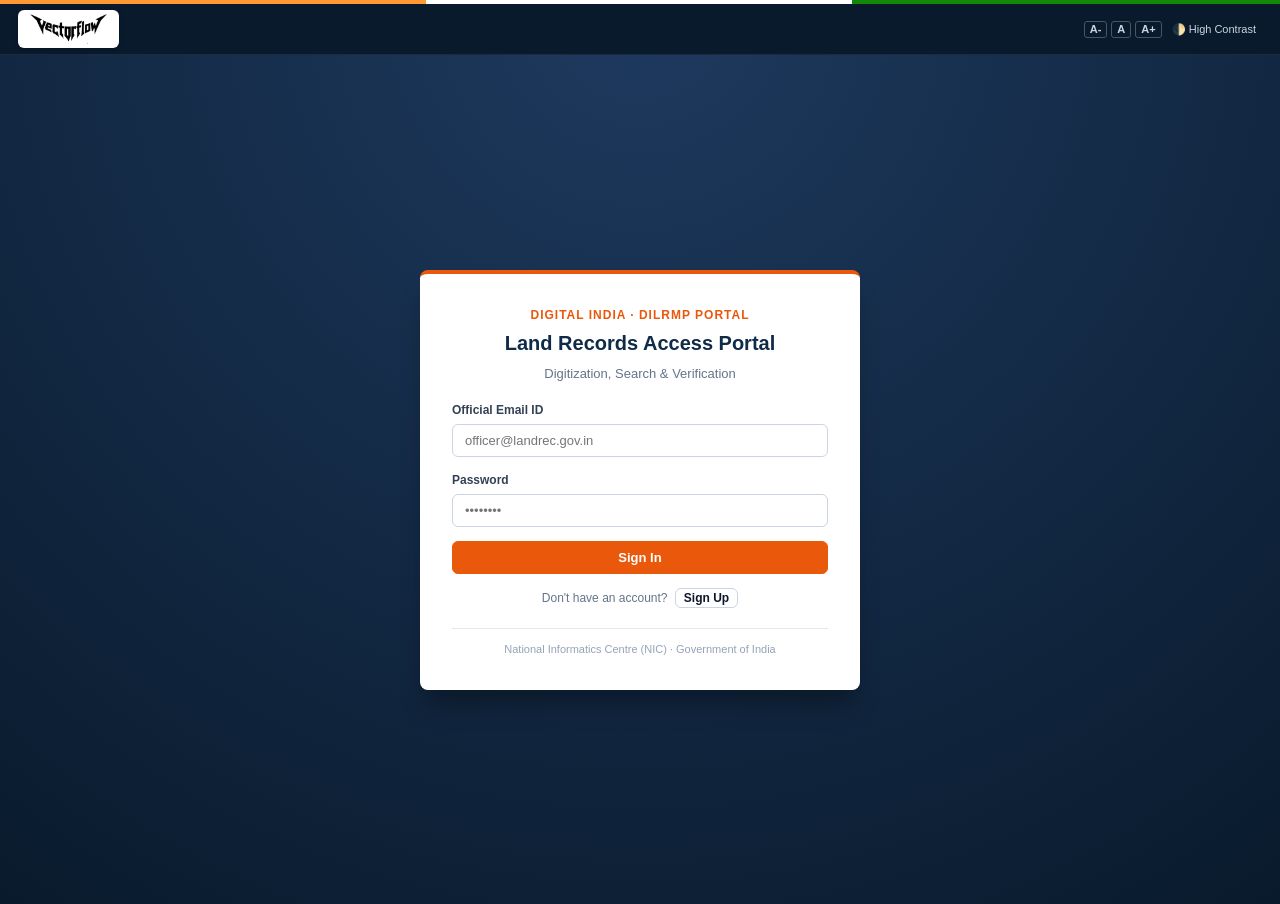
==== index.html @ 3d8257b0 "Fast OCR pipeline, bulk processing, and dashboard shortcut fix - Fixes VectorFlow logo path (/assets" ====
<!DOCTYPE html>
<html lang="en">
<head>
  <meta charset="UTF-8">
  <meta name="viewport" content="width=device-width, initial-scale=1.0">
  <title id="pageTitle">Digital Land Records Portal | DILRMP</title>
  <link rel="icon" type="image/svg+xml" href="/favicon.svg?v=2">
  <link rel="stylesheet" href="css/style.css">
  <!-- AI Admin Assistant Stylesheet -->
  <link rel="stylesheet" href="css/admin-assistant.css">
</head>
<body>

<div class="tricolor-stripe"></div>

<!-- AUTHENTICATION SCREEN -->
<div id="authView" class="auth-hero-wrap">
  <div class="gov-utility-bar">
    <div style="display:flex;align-items:center">
      <img class="vectorflow-logo vectorflow-logo-utility" src="/assets/vectorflow-logo.png" alt="Vectorflow" onerror="this.style.display='none'">
    </div>
    <div class="access-controls">
      <button class="font-size-btn" onclick="adjustFontSize(-1)">A-</button>
      <button class="font-size-btn" onclick="adjustFontSize(0)">A</button>
      <button class="font-size-btn" onclick="adjustFontSize(1)">A+</button>
      <button onclick="toggleContrast()">🌓 High Contrast</button>
    </div>
  </div>

  <div class="auth-box-container">
    <div class="auth-card">
      <div style="text-align:center;margin-bottom:18px">
        <div style="font-size:12px;color:var(--gov-saffron);font-weight:700;letter-spacing:1px;text-transform:uppercase">Digital India · DILRMP Portal</div>
        <h2 style="margin:4px 0 6px;color:var(--gov-navy);font-size:20px">Land Records Access Portal</h2>
        <div style="font-size:13px;color:var(--muted)">Digitization, Search &amp; Verification</div>
      </div>

      <!-- Login Form -->
      <div id="loginForm">
        <div class="formfield">
          <label class="field-label">Official Email ID</label>
          <input type="email" id="loginEmail" placeholder="officer@landrec.gov.in" autocomplete="username">
        </div>
        <div class="formfield">
          <label class="field-label">Password</label>
          <input type="password" id="loginPassword" placeholder="••••••••" autocomplete="current-password">
        </div>
        <div id="loginError" class="errorbox hidden"></div>
        <button class="btn block saffron" id="loginBtn">Sign In</button>
        <div style="text-align:center;margin-top:14px;font-size:12px;color:var(--muted)">
          <span>Don't have an account?</span> <button type="button" class="btn ghost" style="padding:2px 8px;font-size:12px;margin-left:4px" id="toSignup">Sign Up</button>
        </div>
      </div>

      <!-- Signup Form -->
      <div id="signupForm" class="hidden">
        <div class="formfield">
          <label class="field-label">Full Name</label>
          <input type="text" id="suName" placeholder="e.g. Ramesh Kumar">
        </div>
        <div class="formfield">
          <label class="field-label">Official Email ID</label>
          <input type="email" id="suEmail" placeholder="officer@landrec.gov.in">
        </div>
        <div class="formfield">
          <label class="field-label">Password</label>
          <input type="password" id="suPass" placeholder="Min. 8 characters">
        </div>
        <div class="formfield">
          <label class="field-label">Confirm Password</label>
          <input type="password" id="suPass2" placeholder="Re-enter password">
        </div>
        <div class="formfield">
          <label class="field-label">Assigned Role</label>
          <select id="suRole">
            <option value="VIEWER">Viewer (Public / Search Only)</option>
            <option value="DATA_OFFICER">Data Officer (Upload &amp; Extract)</option>
            <option value="VERIFICATION_OFFICER">Verification Officer (Staff Review &amp; Upload)</option>
          </select>
        </div>
        <div id="signupError" class="errorbox hidden"></div>
        <button class="btn block saffron" id="signupBtn">Register Account</button>
        <div style="text-align:center;margin-top:14px;font-size:12px;color:var(--muted)">
          <span>Already registered?</span> <button type="button" class="btn ghost" style="padding:2px 8px;font-size:12px;margin-left:4px" id="toLogin">Sign In</button>
        </div>
      </div>

      <div style="border-top:1px solid #e2e8f0;margin-top:20px;padding-top:12px;text-align:center;font-size:11px;color:#94a3b8">
        National Informatics Centre (NIC) · Government of India
      </div>
    </div>
  </div>
</div>

<!-- TOP GLOBAL UTILITY BAR & HEADER -->
<div id="appShell" class="hidden">
  <div class="gov-utility-bar">
    <div style="display:flex;align-items:center">
      <img class="vectorflow-logo vectorflow-logo-utility" src="/assets/vectorflow-logo.png" alt="Vectorflow" onerror="this.style.display='none'">
    </div>
    <div class="access-controls">
      <span id="liveClock" style="margin-right:10px;font-family:monospace"></span>
      <button class="font-size-btn" onclick="adjustFontSize(-1)">A-</button>
      <button class="font-size-btn" onclick="adjustFontSize(0)">A</button>
      <button class="font-size-btn" onclick="adjustFontSize(1)">A+</button>
      <button onclick="toggleContrast()">🌓 High Contrast</button>
    </div>
  </div>

  <div class="gov-header">
    <div class="gov-brand-container">
      <div class="gov-titles">
        <div class="gov-sub-title">Digital India Land Records Modernization Programme (DILRMP)</div>
        <div class="gov-main-title">Digital Land Records Portal</div>
        <div class="portal-badge-pill" id="portalBadge">Portal</div>
      </div>
    </div>

    <div class="gov-user-panel">
      <div class="user-badge">
        <div class="user-avatar" id="avatar">U</div>
        <div>
          <div style="font-weight:700;font-size:13px;color:#ffffff" id="userName">User</div>
          <div style="font-size:11px;color:#fbd38d" id="userRole">Role</div>
        </div>
      </div>
      <a href="/map" id="landMapNav" class="btn ghost" style="padding:6px 12px;font-size:12px;text-decoration:none">🗺 Land Records Map</a>
      <button class="btn ghost hidden" style="padding:6px 12px;font-size:12px" id="administrationOpenBtn" type="button" aria-haspopup="dialog" aria-controls="administrationModal">Administration</button>
    </div>
  </div>

  <!-- INTERFACE A: VIEWER & DATA OFFICER WORKSPACE -->
  <div id="simplePortal" class="hidden">
    <div class="simple-nav-bar">
      <div class="simple-nav-container" id="simpleNavItems"></div>
    </div>
    <div class="wrap">
      <!-- Viewer Home: Search & Catalog -->
      <div id="s-view-home" class="simple-pane hidden">
        <div class="card" style="border-top:3px solid var(--gov-navy);text-align:center;padding:32px 20px">
          <h2 style="margin:0 0 6px;color:var(--gov-navy);font-size:22px">Search Land Records</h2>
          <p style="margin:0 0 20px;color:var(--muted);font-size:14px">Search approved land records, Khatauni entries, and registered deeds.</p>
          <div style="max-width:680px;margin:0 auto;display:flex;gap:10px">
            <input type="text" id="simpleSearchInput" placeholder="Enter Landowner name, Khasra/Survey #, Village, or Document ID..." style="padding:10px 14px;font-size:14px">
            <button class="btn saffron" onclick="doSimpleSearch()">Search</button>
          </div>
        </div>

        <div class="card" style="padding:14px">
          <div style="display:flex;gap:12px;flex-wrap:wrap;align-items:center">
            <span style="font-size:12px;font-weight:700;color:var(--gov-navy)">Filter Records:</span>
            <input type="text" id="viewFilterVillage" placeholder="Village..." style="width:160px;font-size:12px;padding:4px 8px">
            <input type="text" id="viewFilterDistrict" placeholder="District..." style="width:160px;font-size:12px;padding:4px 8px">
            <select id="viewFilterType" style="width:180px;font-size:12px;padding:4px 8px">
              <option value="">All Document Types</option>
              <option value="Land Record">Land Record (Khatauni / ROR)</option>
              <option value="Mutation Record">Mutation Record</option>
              <option value="Sale Deed">Sale Deed</option>
              <option value="Tax Receipt">Tax Receipt</option>
            </select>
            <button class="btn ghost" onclick="applyViewerFilters()" style="padding:4px 10px;font-size:12px">Apply</button>
            <button class="btn ghost" onclick="resetViewerFilters()" style="padding:4px 10px;font-size:12px">Reset</button>
          </div>
        </div>

        <div class="card">
          <div class="card-header">
            <h3 class="card-title">📄 Available Land Records</h3>
            <span class="chip" id="simpleRecordCount">0 records</span>
          </div>
          <table class="gov-table" id="simpleDocTable">
            <thead>
              <tr><th>Record ID</th><th>Landowner</th><th>Khasra / Survey</th><th>Village &amp; District</th><th>Type</th><th>Status</th><th style="text-align:right">Action</th></tr>
            </thead>
            <tbody></tbody>
          </table>
        </div>
      </div>

      <!-- Data Officer Dashboard -->
      <div id="s-do-dash" class="simple-pane hidden">
        <div class="do-hero-banner">
          <div class="do-hero-text">
            <h3>Data Officer Dashboard</h3>
            <p>Welcome, <span id="doWelcomeName">Officer</span>. Upload documents, correct returned records, and submit files for verification.</p>
          </div>
          <div style="display:flex;gap:10px">
            <button class="btn saffron large-action-btn" onclick="openSimpleNewDoc()">➕ Upload Document</button>
            <button class="btn ghost large-action-btn" onclick="setSimpleFilter('all')">📑 View Submissions</button>
          </div>
        </div>

        <div class="do-stats-matrix">
          <div class="do-stat-box" style="border-top:3px solid #64748b" onclick="setSimpleFilter('DRAFT')">
            <div class="do-stat-top">
              <span class="do-stat-num" style="color:var(--gov-navy)" id="doStatDrafts">0</span>
              <span class="do-stat-icon">📝</span>
            </div>
            <div class="do-stat-lbl">My Drafts</div>
          </div>
          <div class="do-stat-box" style="border-top:3px solid var(--err)" onclick="setSimpleFilter('RETURNED_TO_DATA_OFFICER')">
            <div class="do-stat-top">
              <span class="do-stat-num" style="color:var(--err)" id="doStatReturned">0</span>
              <span class="do-stat-icon">↩️</span>
            </div>
            <div class="do-stat-lbl">Returned for Correction</div>
          </div>
          <div class="do-stat-box" style="border-top:3px solid var(--warn)" onclick="setSimpleFilter('PENDING_VERIFICATION')">
            <div class="do-stat-top">
              <span class="do-stat-num" style="color:var(--warn)" id="doStatPending">0</span>
              <span class="do-stat-icon">⏳</span>
            </div>
            <div class="do-stat-lbl">Pending Verification</div>
          </div>
          <div class="do-stat-box" style="border-top:3px solid var(--ok)" onclick="setSimpleFilter('APPROVED')">
            <div class="do-stat-top">
              <span class="do-stat-num" style="color:var(--ok)" id="doStatApproved">0</span>
              <span class="do-stat-icon">✓</span>
            </div>
            <div class="do-stat-lbl">Approved Records</div>
          </div>
        </div>

        <div class="card">
          <div class="card-header">
            <h3 class="card-title">Returned Records</h3>
            <button class="btn ghost" onclick="setSimpleFilter('RETURNED_TO_DATA_OFFICER')" style="padding:4px 10px;font-size:12px">View All</button>
          </div>
          <div id="doReturnedNoticeContainer"></div>
        </div>
      </div>

      <!-- Data Officer Upload, OCR & Editing Suite -->
      <div id="s-do-newdoc" class="simple-pane hidden">
        <div class="card">
          <div class="card-header">
            <h3 class="card-title">Upload &amp; Digitize Document</h3>
            <button class="btn ghost" onclick="switchSimpleTab('s-do-dash')">✕ Cancel</button>
          </div>
          
          <div class="guided-step-banner">
            <span class="step-circle">1</span>
            <div><b>Step 1: Upload Document:</b> Upload a scanned deed, Khatauni, or tax receipt.</div>
          </div>

          <div class="drop-zone" id="simpleDropZone">
            <div class="drop-icon">📄</div>
            <div style="font-size:16px;font-weight:700;color:var(--gov-navy)">Drag &amp; drop document here or click to browse</div>
            <div style="font-size:12px;color:var(--muted);margin-top:4px">Supported formats: PDF, TIFF, JPG, and PNG</div>
            <input type="file" id="simpleFileInput" class="hidden" accept=".pdf,.jpg,.jpeg,.png,.tif,.tiff">
          </div>

          <div style="background:#f8fafc;border:1px solid var(--gov-border);border-radius:6px;padding:14px;margin:16px 0;display:flex;gap:20px;flex-wrap:wrap;align-items:center">
            <div style="flex:1;min-width:240px">
              <label class="field-label">Document Type</label>
              <select id="simpleDocTypeSelect">
                <option value="Land Record">Land Record (Khatauni / ROR / 7/12)</option>
                <option value="Mutation Record">Mutation Record (Namantaran / Ferfar)</option>
                <option value="Sale Deed">Sale Deed (Registry / Conveyance)</option>
                <option value="Tax Receipt">Tax Receipt (Lagan / Revenue Slip)</option>
              </select>
            </div>
            <div style="flex:1;min-width:240px">
              <label class="field-label">Language / Script</label>
              <select id="simpleLangSelect">
                <option value="auto">Auto-Detect Script</option>
                <option value="eng">English</option>
                <option value="hin">Hindi (Devanagari - खतौनी / खसरा)</option>
                <option value="tel">Telugu (తెలుగు - పట్టా / 1-B)</option>
                <option value="tam">Tamil (தமிழ் - பட்டா / சிட்டா)</option>
                <option value="ben">Bengali (বাংলা)</option>
                <option value="mar">Marathi (मराठी - 7/12)</option>
                <option value="guj">Gujarati (ગુજરાતી)</option>
                <option value="pan">Punjabi (ਪੰਜਾਬੀ)</option>
                <option value="kan">Kannada (ಕನ್ನಡ)</option>
                <option value="ori">Odia (ଓଡ଼ିଆ)</option>
                <option value="urd">Urdu (اردو)</option>
                <option value="asm">Assamese (অসমীয়া)</option>
                <option value="mal">Malayalam (മലയാളം)</option>
                <option value="nep">Nepali (नेपाली)</option>
                <option value="san">Sanskrit (संस्कृत)</option>
                <option value="snd">Sindhi (سنڌي)</option>
                <option value="sin">Sinhala (සිංහල)</option>
                <option value="ara">Arabic (العربية)</option>
                <option value="fas">Persian (فارسی)</option>
                <option value="mya">Burmese (မြန်မာ)</option>
                <option value="bod">Tibetan (བོད་ཡིག)</option>
              </select>
            </div>
          </div>

          <div id="simpleProcessing" class="hidden simple-spinner-box">
            <span class="spinner"></span>
            <span>Running OCR and extracting fields with AI...</span>
          </div>

          <div id="simpleUploadEditor" class="hidden" style="margin-top:24px;border-top:2px solid var(--gov-border);padding-top:20px">
            <div class="guided-step-banner">
              <span class="step-circle">2</span>
              <div><b>Step 2: Review &amp; Edit Extracted Fields:</b> Check values and warnings before submitting.</div>
            </div>

            <div id="simpleValidationBanner" style="margin-bottom:16px"></div>

            <div class="field-grid" id="simpleFieldsGrid" style="margin-bottom:20px"></div>

            <div style="background:#f8fafc;border:1px solid var(--gov-border);border-radius:8px;padding:16px;display:flex;justify-content:space-between;align-items:center;flex-wrap:wrap;gap:12px">
              <div style="font-size:12px;color:var(--muted)">
                Submitting sends this record to the Verification Officer queue.
              </div>
              <div style="display:flex;gap:12px">
                <button class="btn ghost large-action-btn" id="simpleBtnSaveDraft">💾 Save Draft</button>
                <button class="btn saffron large-action-btn" id="simpleBtnSubmit">🚀 Submit for Verification</button>
              </div>
            </div>
          </div>
        </div>
      </div>

      <!-- Data Officer Submission Table -->
      <div id="s-do-list" class="simple-pane hidden">
        <div class="card">
          <div class="card-header">
            <div>
              <h3 class="card-title" id="simpleListTitle">My Submissions</h3>
              <p style="margin:2px 0 0;font-size:12px;color:var(--muted)">View and manage documents uploaded under your account.</p>
            </div>
            <button class="btn ghost" onclick="loadMyRecordsSimple()">🔄 Refresh</button>
          </div>

          <div style="display:flex;gap:8px;margin-bottom:16px;overflow-x:auto;padding-bottom:4px">
            <button class="btn ghost" onclick="setSimpleFilter('all')" style="font-size:12px;padding:5px 12px">All Submissions</button>
            <button class="btn ghost" onclick="setSimpleFilter('DRAFT')" style="font-size:12px;padding:5px 12px">📝 Drafts</button>
            <button class="btn ghost" onclick="setSimpleFilter('RETURNED_TO_DATA_OFFICER')" style="font-size:12px;padding:5px 12px;color:var(--err)">↩️ Returned for Correction</button>
            <button class="btn ghost" onclick="setSimpleFilter('PENDING_VERIFICATION')" style="font-size:12px;padding:5px 12px;color:var(--warn)">⏳ Pending Verification</button>
            <button class="btn ghost" onclick="setSimpleFilter('APPROVED')" style="font-size:12px;padding:5px 12px;color:var(--ok)">✓ Approved</button>
          </div>

          <table class="gov-table" id="simpleSubmissionsTable">
            <thead>
              <tr><th>Record ID</th><th>File Name</th><th>Document Type</th><th>Status</th><th>Reviewer Comments</th><th>Details</th><th style="text-align:right">Action</th></tr>
            </thead>
            <tbody></tbody>
          </table>
        </div>
      </div>

      <!-- Record Detail Viewer for Viewer & Data Officer -->
      <div id="s-record-detail" class="simple-pane hidden">
        <div class="card">
          <div class="card-header">
            <div>
              <h3 class="card-title" id="simpleDetailTitle">Record Details</h3>
              <div style="font-size:12px;color:var(--muted)" id="simpleDetailSub"></div>
            </div>
            <button class="btn ghost" onclick="closeSimpleDetail()">✕ Back</button>
          </div>
          <div id="simpleDetailNotesBox" class="hidden" style="margin-bottom:16px"></div>
          <div class="field-grid" id="simpleDetailGrid"></div>
        </div>
      </div>
    </div>
  </div>

  <!-- INTERFACE B: STAFF PORTAL (VERIFICATION OFFICER & ADMIN) -->
  <div id="staffPortal" class="hidden">
    <div class="nav-toolbar">
      <div class="history-arrows">
        <button class="arrow-nav-btn" onclick="history.back()">◀ Back</button>
        <button class="arrow-nav-btn" onclick="history.forward()">Forward ▶</button>
      </div>
      <div class="breadcrumb-box">
        <span class="breadcrumb-item" onclick="switchStaffTab('dashboard')">Staff Portal</span>
        <span class="breadcrumb-separator">❯</span>
        <span class="breadcrumb-current" id="staffBreadcrumb">Dashboard</span>
      </div>
    </div>

    <div class="wrap">
      <div class="tabs" id="staffTabsList"></div>

      <div class="tab-content">
        <!-- DASHBOARD TAB (AI Admin Assistant mounted here) -->
        <div id="staff-tab-dashboard" class="hidden">
          
          <!-- ========================================== -->
          <!-- AI ADMIN ASSISTANT COMPONENT               -->
          <!-- ========================================== -->
          <div class="admin-assistant-container" id="adminAssistantWidget">
            <div class="assistant-header">
              <div class="assistant-title">
                <span class="assistant-icon">✨</span>
                <h3 style="margin:0;font-size:16px;color:var(--gov-navy)">AI Admin Assistant</h3>
                <span class="badge-read-only">Administrator</span>
              </div>
              <div class="assistant-header-actions">
                <button type="button" class="btn-briefing" id="btnGenerateBriefing" onclick="triggerSystemBriefing()">
                  📊 Generate System Briefing
                </button>
              </div>
            </div>

            <div class="assistant-chat-log" id="assistantChatLog">
              <div class="assistant-message system-intro">
                Welcome, Administrator. Ask about pending records, review activity, or click "Generate System Briefing".
              </div>
            </div>

            <div class="assistant-loading-indicator" id="assistantLoading" style="display: none;">
              <div class="spinner"></div>
              <span>Consulting system records...</span>
            </div>

            <div class="assistant-suggestions">
              <span class="suggestions-label">Suggested:</span>
              <button type="button" class="btn-chip" onclick="submitAssistantQuestion('What\'s happening today?')">What's happening today?</button>
              <button type="button" class="btn-chip" onclick="submitAssistantQuestion('Show recent activity')">Show recent activity</button>
              <button type="button" class="btn-chip" onclick="submitAssistantQuestion('Find pending records')">Find pending records</button>
              <button type="button" class="btn-chip" onclick="submitAssistantQuestion('What needs my attention?')">What needs my attention?</button>
              <button type="button" class="btn-chip" onclick="submitAssistantQuestion('Show low-confidence records')">Show low-confidence records</button>
            </div>

            <form id="assistantForm" onsubmit="handleAssistantSubmit(event)">
              <div class="assistant-input-group">
                <input
                  type="text"
                  id="assistantInput"
                  placeholder="Ask about records, statistics, or request an action..."
                  autocomplete="off"
                  required
                />
                <button type="submit" id="assistantSubmitBtn" class="btn saffron">Send</button>
              </div>
            </form>
          </div>
          <!-- ========================================== -->

          <!-- Existing Dashboard Stats Grid -->
          <div id="staffStatsRow"></div>
        </div>

        <!-- UPLOAD TAB -->
        <div id="staff-tab-upload" class="hidden">
          <div class="card">
            <div class="card-header"><h3 class="card-title">Upload &amp; Verify Document</h3></div>
            <div class="guided-step-banner">
              <span class="step-circle">1</span>
              <div><b>Step 1: Upload Document:</b> Upload a scanned deed, Khatauni, or tax receipt.</div>
            </div>
            <div class="drop-zone" id="staffDropZone" style="margin:16px 0">
              <div class="drop-icon">📄</div>
              <div style="font-size:16px;font-weight:700">Click to browse or drag file here</div>
              <div style="font-size:12px;color:var(--muted);margin-top:4px">Supported formats: PDF, JPG, PNG, TIFF</div>
              <input type="file" id="staffFileInput" class="hidden" accept=".pdf,.jpg,.jpeg,.png,.tif,.tiff">
            </div>
            <div class="staff-upload-options" style="margin:12px 0;display:flex;align-items:center;gap:14px;flex-wrap:wrap">
              <div>
                <span style="font-size:12px;font-weight:700">Document Type:</span>
                <select id="staffDocTypeSelect" style="padding:4px 8px;border-radius:4px;border:1px solid var(--gov-border)">
                  <option value="Land Record">Land Record (Khatauni / ROR / 7/12)</option>
                  <option value="Mutation Record">Mutation Record (Namantaran / Ferfar)</option>
                  <option value="Sale Deed">Sale Deed (Registry / Conveyance)</option>
                  <option value="Tax Receipt">Tax Receipt (Lagan / Revenue Slip)</option>
                </select>
              </div>
              <div>
                <label for="staffStateSelect" style="font-size:12px;font-weight:700">State / Land Record System:</label>
                <select id="staffStateSelect" style="max-width:220px">
                  <option value="" selected>Select State</option>
                  <option value="Andhra Pradesh">Andhra Pradesh</option>
                  <option value="Bihar">Bihar</option>
                  <option value="Chhattisgarh">Chhattisgarh</option>
                  <option value="Gujarat">Gujarat</option>
                  <option value="Haryana">Haryana</option>
                  <option value="Himachal Pradesh">Himachal Pradesh</option>
                  <option value="Jharkhand">Jharkhand</option>
                  <option value="Karnataka">Karnataka</option>
                  <option value="Kerala">Kerala</option>
                  <option value="Madhya Pradesh">Madhya Pradesh</option>
                  <option value="Maharashtra">Maharashtra</option>
                  <option value="Odisha">Odisha</option>
                  <option value="Punjab">Punjab</option>
                  <option value="Rajasthan">Rajasthan</option>
                  <option value="Tamil Nadu">Tamil Nadu</option>
                  <option value="Telangana">Telangana</option>
                  <option value="Uttar Pradesh">Uttar Pradesh</option>
                  <option value="Uttarakhand">Uttarakhand</option>
                  <option value="West Bengal">West Bengal</option>
                  <option value="Delhi">Delhi</option>
                  <option value="Other">Other</option>
                </select>
              </div>
              <div>
                <label for="staffLangSelect" style="font-size:12px;font-weight:700">Language / Script:</label>
                <select id="staffLangSelect" style="max-width:200px">
                  <option value="auto">Auto-Detect Script</option>
                  <option value="eng">English</option>
                  <option value="hin">Hindi (खतौनी / खसरा)</option>
                  <option value="tel">Telugu (పట్టా / 1-B)</option>
                  <option value="tam">Tamil (பட்டா / சிட்டா)</option>
                  <option value="ben">Bengali (বাংলা)</option>
                  <option value="mar">Marathi (मराठी)</option>
                  <option value="guj">Gujarati (ગુજરાતી)</option>
                  <option value="pan">Punjabi (ਪੰਜਾਬੀ)</option>
                  <option value="kan">Kannada (ಕನ್ನಡ)</option>
                  <option value="ori">Odia (ଓଡ଼ିଆ)</option>
                  <option value="urd">Urdu (اردو)</option>
                  <option value="asm">Assamese (অসমীয়া)</option>
                  <option value="mal">Malayalam (മലയാളം)</option>
                  <option value="nep">Nepali (नेपाली)</option>
                  <option value="san">Sanskrit (संस्कृत)</option>
                  <option value="snd">Sindhi (سنڌي)</option>
                  <option value="sin">Sinhala (සිංහල)</option>
                  <option value="ara">Arabic (العربية)</option>
                  <option value="fas">Persian (فارسی)</option>
                  <option value="mya">Burmese (မြန်မာ)</option>
                  <option value="bod">Tibetan (བོད་ཡིག)</option>
                </select>
              </div>
            </div>
            <div id="staffStateHelper" class="hidden" style="margin:-4px 0 10px;color:var(--muted);font-size:11px">
              State-specific screening rules and land-record terminology will be applied where available.
            </div>
            <div style="margin:12px 0;display:flex;gap:12px;flex-wrap:wrap;align-items:center">
              <span style="font-size:12px;font-weight:700">Processing Mode:</span>
              <label style="font-size:12px;display:flex;align-items:center;gap:6px"><input type="radio" name="staffProcMode" value="ocr_only" id="staffModeOcrOnly"> OCR Only (fast)</label>
              <label style="font-size:12px;display:flex;align-items:center;gap:6px"><input type="radio" name="staffProcMode" value="ocr_li" id="staffModeOcrLi" checked> OCR + Land Intelligence</label>
            </div>
            <div id="staffProcessing" class="hidden simple-spinner-box">
              <span class="spinner"></span>
              <span id="staffProcessingLabel">Running fast OCR and extracting fields...</span>
            </div>
            <div id="staffUploadEditor" class="hidden" style="margin-top:20px;border-top:2px solid var(--gov-border-light);padding-top:16px">
              <div class="guided-step-banner">
                <span class="step-circle">2</span>
                <div><b>Step 2: Review Fields &amp; Validation:</b> Check extracted values before submitting.</div>
              </div>
              <div class="field-grid" id="staffFieldsGrid" style="margin:16px 0"></div>
              <div class="simple-editor-actions" style="display:flex;justify-content:flex-end;gap:12px;border-top:1px solid var(--gov-border);padding-top:14px">
                <button class="btn ghost large-action-btn" id="staffBtnSaveDraft">💾 Save Draft</button>
                <button class="btn saffron large-action-btn" id="staffBtnSubmit">🚀 Submit to Queue</button>
              </div>
            </div>
          </div>
        </div>

        <div id="staff-tab-queue" class="hidden">
          <div class="card">
            <div class="card-header">
              <h3 class="card-title">Verification Queue</h3>
              <button class="btn ghost" onclick="loadStaffQueue()" style="padding:4px 10px;font-size:12px">🔄 Refresh</button>
            </div>
            <table class="gov-table" id="staffQueueTable">
              <thead>
                <tr><th>Queue ID</th><th>File Name</th><th>Type</th><th>Submitted By</th><th>Confidence</th><th>Landowner</th><th>Survey / Khasra</th><th style="text-align:right">Action</th></tr>
              </thead>
              <tbody></tbody>
            </table>
          </div>
        </div>

        <div id="staff-tab-review" class="hidden">
          <div class="card" id="staffReviewCard"></div>
        </div>

        <div id="staff-tab-bulk" class="hidden">
          <div class="card">
            <div class="card-header">
              <h3 class="card-title">📦 Bulk OCR Processing</h3>
              <div style="display:flex;gap:8px;align-items:center">
                <label style="font-size:12px;display:flex;align-items:center;gap:6px"><input type="radio" name="bulkProcMode" value="ocr_only" id="bulkModeOcrOnly"> OCR Only</label>
                <label style="font-size:12px;display:flex;align-items:center;gap:6px"><input type="radio" name="bulkProcMode" value="ocr_li" id="bulkModeOcrLi" checked> OCR + Land Intelligence</label>
              </div>
            </div>
            <div class="guided-step-banner">
              <span class="step-circle">1</span>
              <div><b>Step 1: Select Multiple Documents:</b> Upload many documents at once; one bad file will not fail the batch.</div>
            </div>
            <div class="drop-zone" id="bulkDropZone" style="margin:16px 0">
              <div class="drop-icon">📦</div>
              <div style="font-size:16px;font-weight:700">Click to browse or drag multiple files here</div>
              <div style="font-size:12px;color:var(--muted);margin-top:4px">PDF, JPG, PNG, TIFF — up to 15 MB each</div>
              <input type="file" id="bulkFileInput" class="hidden" accept=".pdf,.jpg,.jpeg,.png,.tif,.tiff" multiple>
            </div>
            <div id="bulkProgress" class="hidden" style="margin-top:16px">
              <div id="bulkSummaryBox" class="bulk-summary"></div>
              <div style="display:grid;grid-template-columns:repeat(auto-fit,minmax(120px,1fr));gap:10px;margin:12px 0" id="bulkStatsGrid"></div>
              <div style="display:flex;justify-content:space-between;align-items:center;margin:10px 0">
                <h4 style="margin:0;font-size:14px;color:var(--gov-navy)">Documents</h4>
                <button class="btn ghost" onclick="refreshBulkView()" style="padding:4px 10px;font-size:12px">↻ Refresh</button>
              </div>
              <div class="bulk-items-list" id="bulkItemsList"></div>
            </div>
            <div id="bulkHistoryBox" style="margin-top:20px">
              <h4 style="margin:0 0 8px;font-size:14px;color:var(--gov-navy)">Recent Batches</h4>
              <div id="bulkHistoryList"></div>
            </div>
          </div>
        </div>

        <div id="staff-tab-landintel" class="hidden">
          <!-- Land Intelligence workspace: Records / Mutations / Encumbrances / Risk Review / Reports.
               Rendered by js/land-intel.js on top of the existing APIs and RBAC. -->
          <div id="landIntelWorkspace"></div>
        </div>

        <div id="staff-tab-consistency" class="hidden">
          <div class="card">
            <div class="card-header">
              <div>
                <h3 class="card-title">Cross-Document Consistency Check</h3>
                <p style="font-size:12px;color:var(--muted);margin:2px 0 0">Check consistency across related land records.</p>
              </div>
            </div>
            <div style="background:#f8fafc;padding:14px;border:1px solid var(--gov-border);border-radius:6px;margin-bottom:16px">
              <div style="display:flex;justify-content:space-between;align-items:center;margin-bottom:8px">
                <h4 style="margin:0;font-size:13px;color:var(--gov-navy)">Select Documents to Compare:</h4>
              </div>
              <div id="consistencyDocPickerList" style="max-height:180px;overflow-y:auto;border:1px solid #cbd5e1;background:#fff;border-radius:4px;padding:8px;display:grid;gap:6px"></div>
              <div style="display:flex;justify-content:space-between;align-items:center;margin-top:10px">
                <span style="font-size:12px;color:var(--muted)" id="consistencySelectedCount">Select at least 2 documents</span>
                <button class="btn saffron" id="btnRunConsistencyCheck" onclick="executeCrossDocumentCheck()" disabled>Run Consistency Check</button>
              </div>
            </div>
            <div id="consistencyLoadingBox" class="hidden simple-spinner-box" style="margin-top:16px">
              <span class="spinner"></span>
              <span>Comparing fields across selected records with AI...</span>
            </div>
            <div id="consistencyReportContainer" style="margin-top:16px"></div>
          </div>
        </div>

        <div id="staff-tab-compare" class="hidden">
          <div class="card">
            <div class="card-header">
              <div>
                <h3 class="card-title">Document Comparison</h3>
                <p style="font-size:12px;color:var(--muted);margin:2px 0 0">Compare two record versions to find ownership, area, or survey changes.</p>
              </div>
            </div>
            <div style="display:flex;gap:14px;margin-bottom:16px">
              <label style="font-size:13px;font-weight:700;cursor:pointer"><input type="radio" name="compMode" value="existing" checked onchange="toggleCompMode(this.value)"> Compare Existing Records</label>
              <label style="font-size:13px;font-weight:700;cursor:pointer"><input type="radio" name="compMode" value="upload" onchange="toggleCompMode(this.value)"> Upload Two Documents</label>
            </div>
            <div id="compModeExisting" style="display:grid;grid-template-columns:1fr 1fr auto;gap:12px;align-items:flex-end">
              <div class="formfield" style="margin:0"><label class="field-label">Document A (Previous Version ID)</label><input type="text" id="staffDiffA" placeholder="e.g. 5cc810682c7f"></div>
              <div class="formfield" style="margin:0"><label class="field-label">Document B (Current Version ID)</label><input type="text" id="staffDiffB" placeholder="e.g. 9b7a42fe11c0"></div>
              <button class="btn saffron" onclick="runStaffDiff()" style="height:38px">Compare</button>
            </div>
            <div id="compModeUpload" class="hidden" style="display:grid;grid-template-columns:1fr 1fr auto;gap:12px;align-items:flex-end">
              <div class="formfield" style="margin:0"><label class="field-label">Previous Document Scan (PDF/Image)</label><input type="file" id="compFileA" accept=".pdf,.png,.jpg,.jpeg"></div>
              <div class="formfield" style="margin:0"><label class="field-label">Current Document Scan (PDF/Image)</label><input type="file" id="compFileB" accept=".pdf,.png,.jpg,.jpeg"></div>
              <button class="btn saffron" onclick="runStaffDiffFiles()" style="height:38px">Compare Scans</button>
            </div>
            <div id="compSpinner" class="hidden simple-spinner-box" style="margin-top:16px">
              <span class="spinner"></span>
              <span>Extracting fields and comparing differences with AI...</span>
            </div>
            <div id="staffDiffResults" style="margin-top:18px"></div>
          </div>
        </div>

        <div id="staff-tab-records" class="hidden">
          <div class="card">
            <div class="card-header">
              <h3 class="card-title">All Records</h3>
              <input type="text" id="staffSearchInput" placeholder="Search ID, Owner, Village, Type..." style="width:260px;padding:6px 10px;font-size:12px">
            </div>
            <table class="gov-table" id="staffRecordsTable">
              <thead><tr><th>ID</th><th>File Name</th><th>Type</th><th>Status</th><th>Confidence</th><th>Details</th><th style="text-align:right">Action</th></tr></thead>
              <tbody></tbody>
            </table>
          </div>
        </div>



        <div id="staff-tab-audit" class="hidden">
          <div class="card">
            <div class="card-header">
              <h3 class="card-title">Audit Trail</h3>
              <button class="btn ghost" onclick="loadStaffAudit()" style="padding:4px 10px;font-size:12px">🔄 Refresh</button>
            </div>
            <table class="gov-table" id="staffAuditTable">
              <thead><tr><th>Timestamp</th><th>User</th><th>Action</th><th>Details</th><th>Doc ID</th></tr></thead>
              <tbody></tbody>
            </table>
          </div>
        </div>




      </div>
    </div>
  </div>
</div>

<!-- ADMINISTRATION PANEL: existing staff interfaces are mounted here once, not duplicated. -->
<div id="administrationModal" class="administration-modal hidden" role="dialog" aria-modal="true" aria-labelledby="administrationTitle" aria-hidden="true">
  <div class="administration-backdrop" data-administration-close="true"></div>
  <section class="administration-dialog" role="document">
    <header class="administration-header">
      <div>
        <div class="admin-eyebrow">STAFF CONTROLS</div>
        <h2 id="administrationTitle">Administration</h2>
        <p>Manage authorised users, account settings, and learned OCR corrections.</p>
      </div>
      <button type="button" class="administration-close" id="administrationCloseBtn" aria-label="Close Administration">×</button>
    </header>
    <div id="administrationTabs" class="administration-tabs" role="tablist" aria-label="Administration sections"></div>
    <div id="administrationMount" class="administration-mount">
        <div id="staff-tab-users" class="hidden">
          <div class="users-admin-shell">
            <div class="users-section-head">
              <div>
                <h3 class="users-section-title">Users</h3>
                <p class="users-section-subtitle">Manage authorised accounts by their existing application role.</p>
              </div>
              <button class="btn saffron" id="staffAddUserToggle" type="button" aria-expanded="false" aria-controls="staffUserCreatePanel">+ Add User</button>
            </div>

            <div id="staffUserCreatePanel" class="staff-user-create-panel hidden" aria-label="Create user">
              <div class="users-create-head">
                <strong>Create User</strong>
                <button class="users-inline-close" id="staffUserCreateClose" type="button" aria-label="Close Add User form">×</button>
              </div>
              <div class="users-create-grid">
                <div class="formfield"><label class="field-label" for="staffNuName">Name</label><input type="text" id="staffNuName"></div>
                <div class="formfield"><label class="field-label" for="staffNuEmail">Email</label><input type="email" id="staffNuEmail"></div>
                <div class="formfield"><label class="field-label" for="staffNuPass">Password</label><input type="password" id="staffNuPass"></div>
                <div class="formfield">
                  <label class="field-label" for="staffNuRole">Role</label>
                  <select id="staffNuRole">
                    <option value="VIEWER">Viewer</option>
                    <option value="DATA_OFFICER">Data Officer</option>
                    <option value="VERIFICATION_OFFICER">Verification Officer</option>
                    <option value="ADMIN">Administrator</option>
                  </select>
                </div>
                <button class="btn saffron users-create-submit" id="staffCreateUserBtn" type="button">Create User</button>
              </div>
            </div>

            <div class="users-controls">
              <div id="staffUserRoleTabs" class="user-role-tabs" role="tablist" aria-label="Filter users by role"></div>
              <label class="users-search-label" for="staffUserSearch">Search users
                <input id="staffUserSearch" type="search" placeholder="Search name or email…" autocomplete="off">
              </label>
            </div>
            <div class="users-list-meta"><span id="staffUserSummary" aria-live="polite">Loading users…</span><span id="staffUserFilterSummary"></span></div>
            <div class="users-table-scroll">
              <table class="gov-table users-table" id="staffUsersTable">
                <thead><tr><th>User</th><th>Email</th><th>Role</th><th>Status</th><th class="users-action-heading">Actions</th></tr></thead>
                <tbody></tbody>
              </table>
            </div>
            <div id="staffUserPagination" class="users-pagination" aria-label="User list pagination"></div>
          </div>
        </div>
        <div id="staff-tab-account" class="hidden">
          <div class="card" style="max-width:480px">
            <div class="card-header"><h3 class="card-title">Account Settings</h3></div>
            <div class="formfield"><label class="field-label">Name</label><input type="text" id="staffAcName" disabled></div>
            <div class="formfield"><label class="field-label">Email</label><input type="email" id="staffAcEmail" disabled></div>
            <div class="formfield"><label class="field-label">Role</label><input type="text" id="staffAcRole" disabled></div>
            <hr style="margin:16px 0;border:none;border-top:1px solid #cbd5e1">
            <h4 style="margin:0 0 10px;font-size:13px">Change Password</h4>
            <div class="formfield"><input type="password" id="staffCpCurrent" placeholder="Current Password"></div>
            <div class="formfield"><input type="password" id="staffCpNew" placeholder="New Password"></div>
            <div id="staffCpMsg" class="hidden"></div>
            <button class="btn saffron" onclick="staffChangePassword()">Update Password</button>
          </div>
        </div>
        <div id="staff-tab-learn" class="hidden">
          <div class="card">
            <div class="card-header"><h3 class="card-title">Learned OCR Corrections &amp; AI Accuracy</h3></div>
            <p style="font-size:12px;color:var(--muted);margin-top:0">Officer corrections provide helpful context to improve accuracy in future extractions.</p>
            <table class="gov-table" id="staffLearnTable">
              <thead><tr><th>Field</th><th>OCR Read</th><th>Corrected Value</th><th>Corrections Count</th></tr></thead>
              <tbody></tbody>
            </table>
          </div>
        </div>
          <div id="staff-tab-approvals" class="hidden">
            <div class="card ai-approval-center">
              <div class="card-header">
                <div>
                  <h3 class="card-title">AI Approval Center</h3>
                  <p style="margin:2px 0 0;font-size:12px;color:var(--muted)">AI recommendations are proposals only. Nothing consequential executes until an Administrator approves it.</p>
                </div>
                <button class="btn ghost" type="button" onclick="loadAiApprovals()">↻ Refresh</button>
              </div>
              <div class="approval-policy-banner">
                <strong>Administrator remains the final authority.</strong>
                <span>Every proposal is re-authorized server-side, checked against its before-state, executed only once, and written to the audit trail.</span>
              </div>
              <div id="aiApprovalList" class="ai-approval-list"><div class="muted">Loading proposals…</div></div>
            </div>
          </div>
        <div id="staff-tab-datamanagement" class="hidden">
          <!-- Administration → Data Management: full backup and safe restore (Administrator only).
               Rendered by js/land-intel.js; every action is audited server-side. -->
          <div id="landDataManagement"></div>
        </div>
    </div>
    <footer class="administration-footer">
      <button class="administration-logout" id="logoutBtn" type="button">🚪 Logout</button>
    </footer>
  </section>
</div>

<!-- Scripts -->
<!-- Land Intelligence workspace (Records / Mutations / Encumbrances / Risk / Reports + Data Management) -->
<script src="js/land-intel.js"></script>
<script src="js/app.js?v=32"></script>
<!-- AI Admin Assistant Script -->
<script src="js/admin-assistant.js"></script>
<!-- Mapping navigation stays outside the canonical document/OCR application bundle. -->
<script src="portal-ui.js"></script>
</body>
</html>
---- css/style.css ----
:root {
  --gov-navy: #0f2b48;
  --gov-navy-dark: #091a2c;
  --gov-blue: #1b4965;
  --gov-blue-light: #2b6cb0;
  --gov-saffron: #ea580c;
  --gov-saffron-light: #fff7ed;
  --gov-green: #15803d;
  --gov-green-light: #f0fdf4;
  --gov-gold: #b45309;
  --gov-gold-light: #fef3c7;
  --gov-border: #cbd5e1;
  --gov-border-light: #e2e8f0;
  --gov-bg: #f8fafc;
  --card: #ffffff;
  --ink: #0f172a;
  --muted: #64748b;
  --err: #dc2626;
  --err-light: #fef2f2;
  --ok: #16a34a;
  --warn: #d97706;
  --shadow-sm: 0 1px 2px 0 rgba(0, 0, 0, 0.05);
  --shadow: 0 4px 6px -1px rgba(0, 0, 0, 0.08), 0 2px 4px -2px rgba(0, 0, 0, 0.06);
  --shadow-lg: 0 10px 15px -3px rgba(0, 0, 0, 0.1), 0 4px 6px -4px rgba(0, 0, 0, 0.08);
  --font-scale: 14px;
}

body.high-contrast {
  --gov-navy: #000000;
  --gov-navy-dark: #000000;
  --gov-blue: #000000;
  --gov-bg: #000000;
  --card: #121212;
  --ink: #ffffff;
  --muted: #cbd5e1;
  --gov-border: #f59e0b;
  --gov-border-light: #78350f;
  --gov-saffron: #f59e0b;
  --gov-saffron-light: #291800;
  --gov-green: #22c55e;
  --gov-green-light: #052e16;
}

* { box-sizing: border-box; }
body {
  margin: 0;
  font-family: -apple-system, BlinkMacSystemFont, "Segoe UI", Roboto, "Noto Sans", "Helvetica Neue", Arial, sans-serif;
  background: var(--gov-bg);
  color: var(--ink);
  font-size: var(--font-scale);
  line-height: 1.5;
}

.tricolor-stripe {
  height: 4px;
  background: linear-gradient(90deg, #FF9933 0%, #FF9933 33.3%, #FFFFFF 33.3%, #FFFFFF 66.6%, #138808 66.6%, #138808 100%);
  width: 100%;
}

.gov-utility-bar {
  background: #091a2c;
  color: #cbd5e1;
  padding: 6px 18px;
  display: flex;
  align-items: center;
  justify-content: space-between;
  border-bottom: 1px solid rgba(255,255,255,0.08);
}
.gov-utility-bar a, .gov-utility-bar button {
  color: #cbd5e1;
  text-decoration: none;
  background: none;
  border: none;
  cursor: pointer;
  font-size: 11px;
  padding: 2px 6px;
  border-radius: 3px;
}
.gov-utility-bar button:hover { background: rgba(255,255,255,0.15); color: #ffffff; }
.access-controls { display: flex; align-items: center; gap: 4px; }

.vectorflow-logo {
  display: inline-block;
  width: auto;
  object-fit: contain;
  background: #ffffff;
  padding: 4px 12px;
  border-radius: 6px;
  box-shadow: 0 1px 4px rgba(0,0,0,0.25);
}
.vectorflow-logo-utility { height: 38px; max-width: 260px; }

.font-size-btn {
  border: 1px solid #475569 !important;
  font-weight: 600;
  line-height: 1;
  padding: 2px 5px !important;
}

.gov-header {
  background: linear-gradient(180deg, #0f2b48 0%, #091a2c 100%);
  color: #ffffff;
  padding: 12px 20px;
  display: flex;
  align-items: center;
  justify-content: space-between;
  box-shadow: var(--shadow);
  border-bottom: 2px solid #ea580c;
}
.gov-brand-container { display: flex; align-items: center; gap: 14px; }
.gov-titles { display: flex; flex-direction: column; }
.gov-sub-title { font-size: 11px; letter-spacing: 0.8px; text-transform: uppercase; color: #fbd38d; font-weight: 600; }
.gov-main-title { font-size: 18px; font-weight: 700; margin: 1px 0; letter-spacing: 0.2px; color: #ffffff; }
.gov-user-panel { display: flex; align-items: center; gap: 12px; }
.user-badge {
  display: flex;
  align-items: center;
  gap: 10px;
  background: rgba(255,255,255,0.08);
  border: 1px solid rgba(255,255,255,0.15);
  border-radius: 8px;
  padding: 6px 12px;
}
.user-avatar {
  width: 32px;
  height: 32px;
  border-radius: 50%;
  background: #ea580c;
  color: #fff;
  font-weight: 700;
  display: flex;
  align-items: center;
  justify-content: center;
  font-size: 14px;
  border: 2px solid #ffffff;
}

.portal-badge-pill {
  display: inline-block;
  background: #fbd38d;
  color: #0f2b48;
  font-size: 11px;
  font-weight: 800;
  text-transform: uppercase;
  letter-spacing: 0.5px;
  padding: 2px 8px;
  border-radius: 4px;
  margin-top: 2px;
  width: fit-content;
}

.nav-toolbar {
  background: #ffffff;
  border-bottom: 1px solid var(--gov-border);
  padding: 8px 20px;
  display: flex;
  align-items: center;
  justify-content: space-between;
  box-shadow: 0 1px 3px rgba(0,0,0,0.04);
  position: sticky;
  top: 0;
  z-index: 100;
}
.history-arrows { display: flex; align-items: center; gap: 6px; }
.arrow-nav-btn {
  background: #f8fafc;
  border: 1px solid var(--gov-border);
  color: var(--ink);
  padding: 6px 12px;
  border-radius: 6px;
  font-size: 12px;
  font-weight: 600;
  cursor: pointer;
  transition: all 0.15s ease;
}
.arrow-nav-btn:hover:not(:disabled) { background: #e2e8f0; border-color: #94a3b8; }
.breadcrumb-box { display: flex; align-items: center; gap: 8px; font-size: 12px; color: var(--muted); }
.breadcrumb-item { cursor: pointer; color: var(--gov-blue-light); font-weight: 600; }
.breadcrumb-separator { color: #94a3b8; }
.breadcrumb-current { color: var(--ink); font-weight: 700; }

.wrap { max-width: 1240px; margin: 20px auto; padding: 0 16px; }

/* Sub-Portal Navigation Ribbon */
.simple-nav-bar {
  background: #ffffff;
  border-bottom: 2px solid var(--gov-navy);
  box-shadow: 0 2px 4px rgba(0,0,0,0.03);
}
.simple-nav-container {
  max-width: 1240px;
  margin: 0 auto;
  display: flex;
  gap: 8px;
  padding: 8px 16px;
  overflow-x: auto;
}
.simple-nav-btn {
  background: #f8fafc;
  border: 1px solid var(--gov-border);
  color: var(--gov-navy);
  font-weight: 700;
  font-size: 12.5px;
  padding: 8px 16px;
  border-radius: 6px;
  cursor: pointer;
  transition: all 0.15s ease;
  white-space: nowrap;
  display: inline-flex;
  align-items: center;
  gap: 6px;
}
.simple-nav-btn:hover { background: #e2e8f0; }
.simple-nav-btn.active {
  background: var(--gov-navy);
  color: #ffffff;
  border-color: var(--gov-navy);
  box-shadow: 0 1px 3px rgba(15, 43, 72, 0.25);
}

.tabs {
  display: flex;
  gap: 2px;
  background: #e2e8f0;
  border-radius: 8px 8px 0 0;
  padding: 4px 4px 0 4px;
  border-bottom: 2px solid var(--gov-navy);
  overflow-x: auto;
}
.tab {
  flex: 1;
  min-width: 120px;
  text-align: center;
  padding: 10px 14px;
  border-radius: 6px 6px 0 0;
  cursor: pointer;
  font-weight: 600;
  color: #475569;
  border: none;
  background: transparent;
  font-size: 13px;
  transition: all 0.15s ease;
  display: flex;
  align-items: center;
  justify-content: center;
  gap: 6px;
  border-top: 3px solid transparent;
}
.tab:hover:not(.active) { background: rgba(255,255,255,0.6); color: var(--gov-navy); }
.tab.active { background: #ffffff; color: var(--gov-navy); border-top: 3px solid var(--gov-saffron); box-shadow: 0 -2px 5px rgba(0,0,0,0.05); }

.tab-content {
  background: #ffffff;
  border: 1px solid var(--gov-border);
  border-top: none;
  border-radius: 0 0 8px 8px;
  padding: 20px;
  box-shadow: var(--shadow);
  min-height: 520px;
}

.card {
  background: var(--card);
  border: 1px solid var(--gov-border);
  border-radius: 8px;
  padding: 20px;
  box-shadow: var(--shadow-sm);
  margin-bottom: 20px;
}
.card-header {
  border-bottom: 1px solid var(--gov-border-light);
  padding-bottom: 12px;
  margin-bottom: 16px;
  display: flex;
  align-items: center;
  justify-content: space-between;
}
.card-title {
  font-size: 15px;
  font-weight: 800;
  color: var(--gov-navy);
  margin: 0;
  display: flex;
  align-items: center;
  gap: 8px;
}

/* Data Officer Console Styles */
.do-hero-banner {
  background: #ffffff;
  border: 1px solid var(--gov-border);
  border-left: 5px solid var(--gov-navy);
  border-radius: 8px;
  padding: 20px 24px;
  display: flex;
  align-items: center;
  justify-content: space-between;
  margin-bottom: 20px;
  box-shadow: var(--shadow-sm);
  flex-wrap: wrap;
  gap: 16px;
}
.do-hero-text h3 {
  margin: 0 0 4px;
  font-size: 18px;
  font-weight: 800;
  color: var(--gov-navy);
}
.do-hero-text p {
  margin: 0;
  font-size: 13px;
  color: var(--muted);
}

.do-stats-matrix {
  display: grid;
  grid-template-columns: repeat(auto-fit, minmax(220px, 1fr));
  gap: 16px;
  margin-bottom: 24px;
}
.do-stat-box {
  background: #ffffff;
  border: 1px solid var(--gov-border);
  border-radius: 8px;
  padding: 16px;
  cursor: pointer;
  transition: all 0.15s ease;
  box-shadow: var(--shadow-sm);
  display: flex;
  flex-direction: column;
  justify-content: space-between;
}
.do-stat-box:hover {
  transform: translateY(-2px);
  box-shadow: var(--shadow);
}
.do-stat-top {
  display: flex;
  align-items: center;
  justify-content: space-between;
  margin-bottom: 8px;
}
.do-stat-num {
  font-size: 28px;
  font-weight: 900;
  line-height: 1;
}
.do-stat-icon { font-size: 22px; }
.do-stat-lbl {
  font-size: 12px;
  font-weight: 700;
  color: var(--muted);
  text-transform: uppercase;
  letter-spacing: 0.3px;
}

.guided-step-banner {
  display: flex;
  align-items: center;
  gap: 12px;
  background: #f0fdf4;
  border: 1px solid #86efac;
  border-radius: 6px;
  padding: 10px 14px;
  font-size: 13px;
  color: #166534;
  margin-bottom: 16px;
}
.step-circle {
  width: 24px;
  height: 24px;
  border-radius: 50%;
  background: #166534;
  color: #ffffff;
  display: flex;
  align-items: center;
  justify-content: center;
  font-weight: 700;
  font-size: 12px;
  flex-shrink: 0;
}

.drop-zone {
  border: 2px dashed #94a3b8;
  border-radius: 8px;
  padding: 36px 20px;
  text-align: center;
  background: #f8fafc;
  cursor: pointer;
  transition: all 0.15s ease;
}
.drop-zone:hover, .drop-zone.drag {
  border-color: #ea580c;
  background: #fff7ed;
}
.drop-icon { font-size: 38px; margin-bottom: 8px; color: var(--gov-navy); }

.field-grid {
  display: grid;
  grid-template-columns: repeat(auto-fill, minmax(290px, 1fr));
  gap: 16px;
}
.formfield { margin-bottom: 14px; }
.field-label {
  font-size: 12px;
  font-weight: 700;
  color: #334155;
  margin-bottom: 5px;
  display: flex;
  align-items: center;
  justify-content: space-between;
}

input[type=text], input[type=password], input[type=email], select, textarea {
  width: 100%;
  padding: 8px 12px;
  border: 1px solid var(--gov-border);
  border-radius: 6px;
  font-size: 13px;
  font-family: inherit;
  background: #ffffff;
  color: var(--ink);
}
input:focus, select:focus, textarea:focus {
  outline: none;
  border-color: #2b6cb0;
  box-shadow: 0 0 0 3px rgba(43, 108, 176, 0.15);
}

table.gov-table {
  width: 100%;
  border-collapse: collapse;
  border: 1px solid var(--gov-border);
  font-size: 13px;
}
table.gov-table th {
  background: #0f2b48;
  color: #ffffff;
  text-align: left;
  padding: 10px 12px;
  font-size: 12px;
  font-weight: 700;
  letter-spacing: 0.3px;
  border: 1px solid #1e3a5f;
}
table.gov-table td {
  padding: 10px 12px;
  border: 1px solid var(--gov-border);
  vertical-align: middle;
}
table.gov-table tbody tr:nth-child(even) { background: #f8fafc; }
table.gov-table tbody tr:hover { background: #f1f5f9; }

.pill {
  display: inline-block;
  padding: 3px 8px;
  border-radius: 4px;
  font-size: 11px;
  font-weight: 800;
  text-transform: uppercase;
  letter-spacing: 0.3px;
  border: 1px solid transparent;
}
.pill.valid, .pill.verified { background: #dcfce7; color: #15803d; border-color: #86efac; }
.pill.review, .pill.pending { background: #fef3c7; color: #b45309; border-color: #fde68a; }
.pill.rejected { background: #fee2e2; color: #b91c1c; border-color: #fca5a5; }

.btn {
  background: var(--gov-navy);
  color: #ffffff;
  border: 1px solid var(--gov-navy);
  padding: 8px 16px;
  border-radius: 6px;
  font-weight: 700;
  font-size: 13px;
  cursor: pointer;
  display: inline-flex;
  align-items: center;
  gap: 6px;
  transition: all 0.15s ease;
}
.btn:hover:not(:disabled) { background: var(--gov-blue); border-color: var(--gov-blue); }
.btn:disabled { opacity: 0.5; cursor: not-allowed; }
.btn.saffron { background: #ea580c; border-color: #ea580c; }
.btn.saffron:hover:not(:disabled) { background: #c2410c; border-color: #c2410c; }
.btn.ghost { background: #ffffff; color: var(--ink); border-color: var(--gov-border); }
.btn.ghost:hover:not(:disabled) { background: #f1f5f9; border-color: #94a3b8; }
.btn.danger { background: #ffffff; color: #dc2626; border-color: #fca5a5; }
.btn.danger:hover:not(:disabled) { background: #fee2e2; }
.btn.block { width: 100%; justify-content: center; }

.large-action-btn {
  padding: 10px 20px !important;
  font-size: 13.5px !important;
}

.mono { font-family: monospace; }
.chip { display: inline-block; background: #e0f2fe; color: #0369a1; border-radius: 4px; padding: 2px 6px; font-size: 11px; font-weight: 700; }
.errorbox { background: #fef2f2; border: 1px solid #fca5a5; color: #991b1b; border-radius: 6px; padding: 10px 14px; font-size: 13px; margin-bottom: 12px; }
.successbox { background: #f0fdf4; border: 1px solid #86efac; color: #166534; border-radius: 6px; padding: 10px 14px; font-size: 13px; margin-bottom: 12px; }
.issue-box { padding: 10px 14px; border-radius: 6px; margin-bottom: 10px; font-size: 12px; border-left: 4px solid; }
.issue-box.error { background: #fef2f2; border-color: #dc2626; color: #991b1b; }
.issue-box.warning { background: #fffbeb; border-color: #d97706; color: #92400e; }

.simple-spinner-box {
  padding: 16px;
  background: #f8fafc;
  border: 1px solid var(--gov-border);
  border-radius: 6px;
  display: flex;
  align-items: center;
  gap: 12px;
  color: var(--gov-navy);
  font-size: 13px;
  font-weight: 600;
}
.spinner {
  display: inline-block;
  width: 16px;
  height: 16px;
  border: 2px solid rgba(15, 43, 72, 0.2);
  border-top-color: var(--gov-navy);
  border-radius: 50%;
  animation: spin .7s linear infinite;
}
@keyframes spin { to { transform: rotate(360deg); } }

.auth-hero-wrap {
  min-height: 100vh;
  background: radial-gradient(circle at top, #1e3a5f 0%, #091a2c 100%);
  display: flex;
  flex-direction: column;
}
.auth-box-container {
  flex: 1;
  display: flex;
  align-items: center;
  justify-content: center;
  padding: 30px 16px;
}
.auth-card {
  background: #ffffff;
  border-radius: 8px;
  padding: 32px;
  width: 100%;
  max-width: 440px;
  box-shadow: 0 20px 25px -5px rgba(0,0,0,0.3);
  border-top: 4px solid #ea580c;
}
.hidden { display: none !important; }
/* Compact administration dialog. The existing Users, Settings, AI
   Correction, and AI Approval panes are mounted here once; no duplicate
   feature markup is rendered in the dashboard. */
body.administration-open { overflow: hidden; }
.administration-modal {
  position: fixed;
  inset: 0;
  z-index: 2000;
  display: flex;
  align-items: center;
  justify-content: center;
  padding: 18px;
}
.administration-backdrop {
  position: absolute;
  inset: 0;
  background: rgba(9, 26, 44, .68);
  backdrop-filter: blur(2px);
}
.administration-dialog {
  position: relative;
  z-index: 1;
  display: flex;
  flex-direction: column;
  width: min(1080px, 100%);
  max-height: min(820px, calc(100vh - 36px));
  overflow: hidden;
  border: 1px solid #94a3b8;
  border-top: 4px solid var(--gov-saffron);
  border-radius: 10px;
  background: var(--gov-bg);
  box-shadow: 0 24px 70px rgba(0, 0, 0, .32);
}
.administration-header {
  display: flex;
  align-items: flex-start;
  justify-content: space-between;
  gap: 18px;
  padding: 15px 18px 12px;
  color: #ffffff;
  background: linear-gradient(135deg, var(--gov-navy), var(--gov-navy-dark));
}
.admin-eyebrow { color: #fbd38d; font-size: 10px; font-weight: 800; letter-spacing: .12em; text-transform: uppercase; }
.administration-header h2 { margin: 2px 0 2px; font-size: 19px; line-height: 1.2; }
.administration-header p { margin: 0; color: #cbd5e1; font-size: 11px; }
.administration-close {
  display: grid;
  width: 31px;
  height: 31px;
  flex: 0 0 auto;
  place-items: center;
  border: 1px solid rgba(255,255,255,.4);
  border-radius: 6px;
  color: #ffffff;
  background: rgba(255,255,255,.1);
  font-size: 23px;
  line-height: 1;
  cursor: pointer;
}
.administration-close:hover, .administration-close:focus-visible { background: rgba(255,255,255,.22); }
.administration-tabs {
  display: flex;
  gap: 2px;
  overflow-x: auto;
  padding: 5px 8px 0;
  border-bottom: 1px solid var(--gov-border);
  background: #e2e8f0;
}
.administration-tab {
  min-width: 150px;
  padding: 9px 14px 10px;
  border: 0;
  border-top: 3px solid transparent;
  border-radius: 6px 6px 0 0;
  color: #475569;
  background: transparent;
  font-size: 12px;
  font-weight: 800;
  cursor: pointer;
}
.administration-tab:hover, .administration-tab:focus-visible { color: var(--gov-navy); background: rgba(255,255,255,.7); }
.administration-tab.active { color: var(--gov-navy); border-top-color: var(--gov-saffron); background: #ffffff; }
.administration-mount {
  min-height: 0;
  overflow: auto;
  padding: 14px 16px 18px;
  background: var(--gov-bg);
}
.administration-mount > [id^="staff-tab-"] { width: 100%; }
.administration-mount .card { margin-bottom: 0; }
.administration-mount table.gov-table { min-width: 580px; }
.administration-mount #staff-tab-users > div { min-width: 0; }
.administration-mount #staff-tab-account .card { padding: 16px; }
.administration-mount #staff-tab-learn .card { padding: 16px; }
.administration-mount #staff-tab-learn { overflow-x: auto; }
.administration-modal :focus-visible { outline: 3px solid #f59e0b; outline-offset: 2px; }

@media (max-width: 700px) {
  .administration-modal { align-items: flex-start; padding: 8px; }
  .administration-dialog { max-height: calc(100vh - 16px); border-radius: 8px; }
  .administration-header { padding: 13px 14px 10px; }
  .administration-header h2 { font-size: 17px; }
  .administration-tabs { padding-left: 5px; }
  .administration-tab { min-width: 132px; padding: 9px 11px; }
  .administration-mount { padding: 10px; }
  .administration-mount #staff-tab-users > div { grid-template-columns: 1fr !important; gap: 10px !important; }
  .administration-mount .card { padding: 14px; }
}

@media (max-width: 700px) {
  .gov-header { flex-wrap: wrap; gap: 10px; padding: 10px 12px; }
  .gov-user-panel { width: 100%; flex-wrap: wrap; justify-content: flex-end; gap: 6px; }
  .gov-user-panel .user-badge { margin-right: auto; }
}

/* Defensive guard for cached/older client bundles: these legacy admin tabs
   are now available only inside the role-controlled Administration dialog. */
#staffTabsList .tab[data-stab="users"],
#staffTabsList .tab[data-stab="account"],
#staffTabsList .tab[data-stab="learn"] { display: none !important; }

/* Compact, role-filtered Users workspace */
.users-admin-shell { width: 100%; }
.users-section-head { display: flex; align-items: center; justify-content: space-between; gap: 14px; padding-bottom: 10px; border-bottom: 1px solid var(--gov-border-light); }
.users-section-title { margin: 0; color: var(--gov-navy); font-size: 16px; }
.users-section-subtitle { margin: 2px 0 0; color: var(--muted); font-size: 11px; }
.users-section-head > .btn { flex: 0 0 auto; padding: 7px 11px; font-size: 12px; }
.staff-user-create-panel { margin: 10px 0; padding: 11px 12px; border: 1px solid #f1c58f; border-radius: 7px; background: #fffaf3; }
.users-create-head { display: flex; align-items: center; justify-content: space-between; margin-bottom: 8px; color: var(--gov-navy); font-size: 12px; }
.users-inline-close { width: 24px; height: 24px; border: 1px solid var(--gov-border); border-radius: 5px; color: var(--muted); background: #fff; font-size: 18px; line-height: 1; cursor: pointer; }
.users-create-grid { display: grid; grid-template-columns: repeat(4, minmax(120px, 1fr)) auto; align-items: end; gap: 8px; }
.users-create-grid .formfield { margin: 0; }
.users-create-grid .field-label { margin-bottom: 3px; font-size: 10px; }
.users-create-grid input, .users-create-grid select { padding: 7px 8px; font-size: 11px; }
.users-create-submit { align-self: end; padding: 7px 10px; font-size: 11px; white-space: nowrap; }
.users-controls { display: flex; align-items: flex-end; justify-content: space-between; gap: 12px; margin-top: 12px; }
.user-role-tabs { display: flex; min-width: 0; gap: 4px; overflow-x: auto; padding-bottom: 2px; }
.user-role-tab { flex: 0 0 auto; padding: 6px 9px; border: 1px solid var(--gov-border); border-radius: 5px; color: #475569; background: #fff; font-size: 10px; font-weight: 800; white-space: nowrap; cursor: pointer; }
.user-role-tab span { display: inline-block; min-width: 17px; margin-left: 3px; padding: 1px 4px; border-radius: 9px; color: #64748b; background: #e2e8f0; font-size: 9px; text-align: center; }
.user-role-tab:hover, .user-role-tab:focus-visible { border-color: var(--gov-blue-light); color: var(--gov-navy); background: #f1f7fc; }
.user-role-tab.active { border-color: var(--gov-navy); color: #fff; background: var(--gov-navy); }
.user-role-tab.active span { color: var(--gov-navy); background: #fbd38d; }
.users-search-label { flex: 0 0 210px; color: var(--muted); font-size: 10px; font-weight: 800; }
.users-search-label input { margin-top: 3px; padding: 7px 8px; font-size: 11px; }
.users-list-meta { display: flex; align-items: center; justify-content: space-between; gap: 10px; min-height: 27px; padding: 8px 1px 5px; color: var(--muted); font-size: 10px; }
#staffUserFilterSummary { overflow: hidden; color: #567287; font-size: 10px; font-weight: 700; text-overflow: ellipsis; white-space: nowrap; }
.users-table-scroll { max-width: 100%; overflow-x: auto; border-radius: 5px; }
.users-table { margin: 0; table-layout: fixed; }
.users-table th, .users-table td { padding: 7px 9px !important; font-size: 11px !important; }
.users-table th:nth-child(1) { width: 22%; }
.users-table th:nth-child(2) { width: 29%; }
.users-table th:nth-child(3) { width: 21%; }
.users-table th:nth-child(4) { width: 15%; }
.users-table th:nth-child(5) { width: 13%; }
.users-table td { overflow: visible; }
.users-table td:nth-child(1), .users-table td:nth-child(2) { overflow: hidden; text-overflow: ellipsis; white-space: nowrap; }
.users-role-label { color: var(--gov-navy); font-weight: 700; }
.users-action-heading { text-align: right !important; }
.users-action-cell { position: relative; text-align: right; }
.users-action-menu-wrap { position: relative; display: inline-block; }
.users-action-trigger { width: 27px; height: 27px; border: 1px solid var(--gov-border); border-radius: 5px; color: var(--gov-navy); background: #fff; font-size: 18px; font-weight: 900; line-height: 16px; cursor: pointer; }
.users-action-trigger:hover, .users-action-trigger:focus-visible { border-color: var(--gov-blue-light); background: #eef6fc; }
.users-action-menu { position: absolute; top: calc(100% + 4px); right: 0; z-index: 8; width: 188px; padding: 8px; border: 1px solid var(--gov-border); border-radius: 6px; background: #fff; box-shadow: var(--shadow-lg); text-align: left; }
.users-role-editor { display: block; color: var(--muted); font-size: 10px; font-weight: 800; }
.users-role-editor select { margin-top: 3px; padding: 5px 6px; font-size: 10px; }
.users-menu-item { width: 100%; margin-top: 7px; padding: 6px 7px; border: 1px solid #fca5a5; border-radius: 4px; color: #b91c1c; background: #fff; font-size: 10px; font-weight: 800; text-align: left; cursor: pointer; }
.users-menu-item:hover { background: #fef2f2; }
.users-empty { padding: 22px !important; color: var(--muted); text-align: center; }
.users-pagination { display: flex; align-items: center; justify-content: flex-end; gap: 4px; min-height: 34px; padding-top: 8px; }
.users-page, .users-page-nav { min-width: 27px; height: 27px; padding: 3px 7px; border: 1px solid var(--gov-border); border-radius: 4px; color: var(--gov-navy); background: #fff; font-size: 10px; font-weight: 800; cursor: pointer; }
.users-page-nav { padding: 3px 8px; }
.users-page:hover:not(:disabled), .users-page-nav:hover:not(:disabled), .users-page:focus-visible, .users-page-nav:focus-visible { border-color: var(--gov-blue-light); background: #eef6fc; }
.users-page.active { border-color: var(--gov-navy); color: #fff; background: var(--gov-navy); }
.users-page:disabled, .users-page-nav:disabled { cursor: not-allowed; opacity: .45; }
.users-page-ellipsis { padding: 0 2px; color: var(--muted); font-size: 11px; }

@media (max-width: 700px) {
  .users-section-head { align-items: flex-start; }
  .users-controls { align-items: stretch; flex-direction: column; gap: 8px; }
  .users-search-label { flex-basis: auto; width: 100%; }
  .users-create-grid { grid-template-columns: repeat(2, minmax(0, 1fr)); }
  .users-create-submit { grid-column: span 2; justify-self: start; }
  .users-list-meta { align-items: flex-start; flex-direction: column; gap: 2px; }
  .users-pagination { justify-content: center; }
}
@media (max-width: 430px) {
  .users-create-grid { grid-template-columns: 1fr; }
  .users-create-submit { grid-column: auto; }
  .user-role-tab { padding-left: 7px; padding-right: 7px; }
}
.users-menu-item:disabled { cursor: not-allowed; opacity: .6; }
.administration-footer {
  display: flex;
  justify-content: flex-end;
  padding: 10px 16px;
  border-top: 1px solid var(--gov-border);
  background: #fff;
}
.administration-logout {
  padding: 6px 10px;
  border: 1px solid #fca5a5;
  border-radius: 5px;
  color: #b91c1c;
  background: #fff;
  font-size: 11px;
  font-weight: 800;
  cursor: pointer;
}
.administration-logout:hover, .administration-logout:focus-visible { background: #fef2f2; border-color: #dc2626; }

/* Keep the upload metadata controls responsive without changing the existing form layout. */
.staff-upload-options select { max-width: 100%; }
@media (max-width: 700px) {
  .staff-upload-options > div { flex: 1 1 100%; display: flex; flex-direction: column; align-items: flex-start; gap: 4px; }
  .staff-upload-options select { width: 100%; }
}

/* ==========================================================================
   LAND INTELLIGENCE workspace (js/land-intel.js)
   Extends the existing visual language using the same government tokens.
   ========================================================================== */
.li-subtabs { display: flex; gap: 4px; flex-wrap: wrap; border-bottom: 2px solid var(--gov-border-light); margin: 10px 0 14px; }
.li-subtab {
  padding: 7px 14px; font-size: 12px; font-weight: 700; color: var(--muted);
  background: transparent; border: none; border-bottom: 3px solid transparent; cursor: pointer;
}
.li-subtab:hover, .li-subtab:focus-visible { color: var(--gov-navy); }
.li-subtab.active { color: var(--gov-navy); border-bottom-color: var(--gov-saffron); }

.li-toolbar { display: flex; align-items: center; gap: 10px; flex-wrap: wrap; margin-bottom: 12px; }
.li-count { font-size: 11px; color: var(--muted); }
.li-empty { text-align: center; padding: 18px; color: var(--muted); font-size: 13px; list-style: none; }
.li-sub { font-size: 11px; color: var(--muted); }
.mono { font-family: ui-monospace, SFMono-Regular, Menlo, Consolas, monospace; }

.li-chip { display: inline-block; padding: 2px 9px; border-radius: 999px; font-size: 10.5px; font-weight: 800; letter-spacing: .3px; }
.li-clear { background: var(--gov-green-light); color: var(--gov-green); border: 1px solid #86efac; }
.li-ok { background: var(--gov-green-light); color: var(--gov-green); border: 1px solid #86efac; }
.li-review { background: var(--gov-gold-light); color: var(--gov-gold); border: 1px solid #fde68a; }
.li-high { background: var(--err-light); color: var(--err); border: 1px solid #fca5a5; }
.li-muted { background: #f1f5f9; color: var(--muted); border: 1px solid var(--gov-border-light); }

.li-grid { display: grid; grid-template-columns: repeat(auto-fit, minmax(300px, 1fr)); gap: 14px; margin-top: 14px; }
.li-card { border: 1px solid var(--gov-border); border-radius: 8px; padding: 14px; background: #fff; }
.li-card h4 { margin: 0 0 8px; font-size: 12.5px; color: var(--gov-navy); letter-spacing: .4px; text-transform: uppercase; }
.li-kv { display: flex; justify-content: space-between; gap: 12px; font-size: 12.5px; padding: 3px 0; border-bottom: 1px dashed var(--gov-border-light); }
.li-kv:last-child { border-bottom: none; }
.li-kv span { color: var(--muted); }

.li-detail-head { display: flex; justify-content: space-between; align-items: flex-start; gap: 12px; flex-wrap: wrap; margin-top: 10px; }
.li-detail-actions { display: flex; gap: 8px; align-items: center; flex-wrap: wrap; }
.li-gate-banner { margin-top: 10px; padding: 10px 12px; border: 1px solid #fca5a5; background: var(--err-light); border-radius: 8px; font-size: 12.5px; color: #991b1b; }

.li-history { list-style: none; margin: 0; padding: 0; max-height: 300px; overflow-y: auto; }
.li-history-item { display: flex; gap: 10px; padding: 7px 0; border-bottom: 1px solid var(--gov-border-light); font-size: 12.5px; }
.li-history-item:last-child { border-bottom: none; }
.li-history-year { min-width: 46px; font-weight: 800; color: var(--gov-navy); font-size: 12px; }

.li-flag-list { list-style: none; margin: 0; padding: 0; }
.li-flag { display: flex; justify-content: space-between; gap: 10px; flex-wrap: wrap; padding: 8px 10px; border-radius: 6px; margin-bottom: 6px; font-size: 12.5px; }
.li-flag-high { background: var(--err-light); border: 1px solid #fca5a5; }
.li-flag-review { background: var(--gov-gold-light); border: 1px solid #fde68a; }
.li-flag-info { background: #f1f5f9; border: 1px solid var(--gov-border-light); }
.li-code { font-size: 10px; background: rgba(15, 23, 42, .08); padding: 1px 6px; border-radius: 4px; }
.li-evidence-wrap { display: flex; flex-direction: column; gap: 4px; align-items: flex-end; }
.li-evidence { font-size: 11px; background: #fff; border: 1px solid var(--gov-border-light); padding: 2px 8px; border-radius: 5px; }

.li-mutation-list { display: grid; gap: 12px; }
.li-mutation-card { border: 1px solid var(--gov-border); border-radius: 8px; padding: 14px; background: #fff; }
.li-mutation-head { display: flex; justify-content: space-between; gap: 12px; flex-wrap: wrap; }
.li-mutation-parties { text-align: right; font-size: 12.5px; }
.li-mutation-meta { display: flex; justify-content: space-between; gap: 12px; flex-wrap: wrap; margin-top: 10px; align-items: center; }
.li-docs { display: flex; gap: 6px; flex-wrap: wrap; }
.li-doc-link { border: 1px solid var(--gov-border-light); cursor: pointer; }
.li-mutation-signals { display: flex; gap: 14px; flex-wrap: wrap; font-size: 12px; }
.li-mutation-actions { display: flex; justify-content: space-between; gap: 10px; flex-wrap: wrap; margin-top: 12px; border-top: 1px dashed var(--gov-border-light); padding-top: 10px; align-items: center; }

.li-form-grid { display: grid; grid-template-columns: repeat(auto-fit, minmax(180px, 1fr)); gap: 10px; }
.li-form-grid label { display: flex; flex-direction: column; gap: 4px; font-size: 11px; font-weight: 700; color: var(--gov-navy); }
.li-form-grid input, .li-form-grid select, .li-form-grid textarea {
  padding: 7px 9px; border: 1px solid var(--gov-border); border-radius: 5px; font-size: 12.5px; font-weight: 400;
}

.li-overlay { position: fixed; inset: 0; background: rgba(9, 26, 44, .55); display: flex; align-items: center; justify-content: center; z-index: 1000; padding: 16px; }
.li-overlay.hidden { display: none; }
.li-dialog { background: #fff; border-radius: 10px; padding: 20px; max-width: 640px; width: 100%; box-shadow: var(--shadow-lg); max-height: 90vh; overflow-y: auto; }
.li-dialog h3 { margin: 0 0 8px; color: var(--err); font-size: 16px; }
.li-confirm { display: flex; gap: 8px; align-items: flex-start; font-size: 12.5px; margin-top: 12px; }

.li-report-done { display: flex; gap: 10px; align-items: center; flex-wrap: wrap; border: 1px solid #86efac; background: var(--gov-green-light); border-radius: 8px; padding: 10px 12px; font-size: 12.5px; }

/* Bulk OCR */
.bulk-summary { margin-bottom: 6px; }
.bulk-items-list { max-height: 380px; overflow-y: auto; border: 1px solid var(--gov-border-light); border-radius: 6px; padding: 4px 8px; background: #fff; }
.bulk-items-list .chip { font-size: 10px; }
---- css/admin-assistant.css ----
.admin-assistant-container {
  background: #ffffff;
  border: 1px solid #e2e8f0;
  border-radius: 8px;
  padding: 1.25rem;
  margin-bottom: 2rem;
  box-shadow: 0 1px 3px rgba(0, 0, 0, 0.05);
}

.assistant-header { display: flex; justify-content: space-between; align-items: center; border-bottom: 1px solid #e2e8f0; padding-bottom: 0.75rem; margin-bottom: 1rem; }
.assistant-title { display: flex; align-items: center; gap: 0.5rem; }
.badge-read-only { font-size: 0.75rem; font-weight: 600; padding: 2px 8px; background-color: #f1f5f9; color: #475569; border-radius: 12px; }
.btn-briefing { background: #0f172a; color: #f8fafc; border: 1px solid #334155; padding: 0.4rem 0.85rem; border-radius: 6px; font-size: 0.825rem; font-weight: 500; cursor: pointer; display: flex; align-items: center; gap: 0.4rem; }
.btn-briefing:hover { background: #1e293b; }
.assistant-chat-log { max-height: 420px; min-height: 160px; overflow-y: auto; display: flex; flex-direction: column; gap: 0.75rem; padding: 0.75rem; background-color: #fafafa; border-radius: 6px; border: 1px solid #f1f5f9; }
.assistant-message { padding: 0.75rem 1rem; border-radius: 6px; font-size: 0.925rem; line-height: 1.5; max-width: 85%; }
.user-bubble { align-self: flex-end; background-color: #2563eb; color: #ffffff; }
.assistant-bubble { align-self: flex-start; background-color: #ffffff; color: #1e293b; border: 1px solid #e2e8f0; }
.error-bubble { align-self: flex-start; background-color: #fef2f2; color: #991b1b; border: 1px solid #fecaca; }
.system-intro { align-self: center; font-size: 0.85rem; color: #64748b; background: transparent; text-align: center; }
.assistant-records-attachment { margin-top: 0.75rem; display: flex; flex-direction: column; gap: 0.4rem; border-top: 1px solid #e2e8f0; padding-top: 0.5rem; }
.record-attachment-row { display: flex; justify-content: space-between; align-items: center; background: #f8fafc; padding: 4px 8px; border-radius: 4px; font-size: 0.85rem; }
.assistant-action-card { background: #fffbeb; border: 1px solid #fde68a; border-left: 4px solid #d97706; border-radius: 6px; padding: 1rem; margin: 0.5rem 0; }
.action-card-header { color: #92400e; margin-bottom: 0.5rem; }
.action-card-body p { margin: 0.25rem 0; font-size: 0.875rem; color: #1f2937; }
.action-warning { font-size: 0.8rem; color: #78350f; margin-top: 0.5rem !important; }
.action-card-actions { display: flex; gap: 0.75rem; margin-top: 0.75rem; }
.btn-confirm { background: #dc2626; color: #ffffff; border: none; padding: 0.4rem 1rem; border-radius: 4px; cursor: pointer; font-size: 0.85rem; }
.btn-cancel { background: #e5e7eb; color: #374151; border: none; padding: 0.4rem 0.85rem; border-radius: 4px; cursor: pointer; font-size: 0.85rem; }
.action-result { font-size: 0.875rem; font-weight: 500; padding: 0.5rem; border-radius: 4px; }
.action-result.success { background: #ecfdf5; color: #065f46; border: 1px solid #a7f3d0; }
.action-result.error { background: #fef2f2; color: #991b1b; border: 1px solid #fecaca; }
.action-result.cancelled { background: #f3f4f6; color: #4b5563; font-style: italic; }
.briefing-container { border-left: 4px solid #2563eb !important; background: #fcfdfe !important; padding: 1.25rem !important; max-width: 95% !important; }
.briefing-main-title { font-size: 1.15rem; font-weight: 700; color: #0f172a; margin-bottom: 0.75rem; border-bottom: 1px solid #e2e8f0; padding-bottom: 0.4rem; }
.briefing-section-title { font-size: 0.95rem; font-weight: 600; color: #1e40af; margin-top: 0.75rem; margin-bottom: 0.35rem; }
.briefing-container li { margin-left: 1.25rem; color: #334155; font-size: 0.875rem; line-height: 1.4; }
.assistant-suggestions { display: flex; flex-wrap: wrap; align-items: center; gap: 0.5rem; margin: 0.75rem 0; }
.suggestions-label { font-size: 0.8rem; color: #64748b; font-weight: 500; }
.btn-chip { background: #f1f5f9; border: 1px solid #cbd5e1; color: #334155; padding: 4px 10px; border-radius: 14px; font-size: 0.8rem; cursor: pointer; }
.btn-chip:hover { background: #e2e8f0; }
.assistant-input-group { display: flex; gap: 0.5rem; }
.assistant-input-group input { flex: 1; padding: 0.6rem 0.75rem; border: 1px solid #cbd5e1; border-radius: 6px; font-size: 0.9rem; }
.assistant-loading-indicator { display: flex; align-items: center; gap: 0.5rem; font-size: 0.85rem; color: #64748b; padding: 0.5rem 0; }
.spinner { width: 14px; height: 14px; border: 2px solid #cbd5e1; border-top-color: #2563eb; border-radius: 50%; animation: spin 0.6s linear infinite; }
@keyframes spin { to { transform: rotate(360deg); } }
.assistant-safe-text{white-space:pre-wrap;overflow-wrap:anywhere}
.approval-policy-banner{display:flex;gap:12px;flex-wrap:wrap;align-items:center;padding:12px 14px;margin:0 0 14px;background:#fff7ed;border:1px solid #fed7aa;border-left:4px solid var(--gov-saffron);border-radius:6px;color:#7c2d12;font-size:12px}
.approval-policy-banner span{color:#6b7280}
.ai-approval-list{display:grid;gap:12px}
.ai-proposal-card{border:1px solid var(--gov-border);border-radius:9px;background:#fff;padding:14px}
.ai-proposal-head{display:flex;justify-content:space-between;gap:10px;align-items:center;margin-bottom:10px}
.ai-proposal-title{font-weight:800;color:var(--gov-navy);font-size:13px}
.ai-proposal-status{font-size:10px;font-weight:900;padding:4px 8px;border-radius:999px;border:1px solid #cbd5e1}
.status-proposed{background:#fff7ed;color:#9a3412;border-color:#fed7aa}
.status-approved,.status-executed{background:#f0fdf4;color:#166534;border-color:#bbf7d0}
.status-rejected,.status-failed{background:#fef2f2;color:#991b1b;border-color:#fecaca}
.status-expired{background:#f1f5f9;color:#475569}
.ai-proposal-grid{display:grid;grid-template-columns:repeat(4,minmax(0,1fr));gap:8px}
.ai-proposal-field{background:#f8fafc;border:1px solid #e2e8f0;border-radius:6px;padding:8px}
.ai-proposal-field small{display:block;color:#64748b;font-size:10px}
.ai-proposal-field strong{display:block;margin-top:3px;font-size:11px;overflow-wrap:anywhere}
.ai-proposal-details{margin-top:10px;border-top:1px solid #e2e8f0;padding-top:9px}
.ai-proposal-details summary{cursor:pointer;color:var(--gov-blue);font-size:11px;font-weight:700}
.ai-proposal-details pre{white-space:pre-wrap;overflow:auto;max-height:280px;background:#0b1f35;color:#e2e8f0;padding:10px;border-radius:6px;font-size:10px}
.ai-proposal-actions{display:flex;gap:8px;margin-top:10px}
@media(max-width:900px){.ai-proposal-grid{grid-template-columns:repeat(2,minmax(0,1fr))}}
@media(max-width:560px){.ai-proposal-grid{grid-template-columns:1fr}.ai-proposal-head{align-items:flex-start;flex-direction:column}}

/* AI ADMIN COMMAND-CENTER POLISH */
.admin-assistant-container { padding: 16px; margin-bottom: 14px; border-radius: 10px; border-color: #dbe4ee; box-shadow: 0 5px 18px rgba(15, 23, 42, .06); }
.admin-assistant-container .assistant-title { flex-wrap: wrap; }
.admin-assistant-container .assistant-title h3::after { content: '  ·  Monitoring, risk detection & administrative assistance'; display: inline; font-size: 10px; font-weight: 500; color: #64748b; }
.admin-assistant-container .assistant-icon { width: 28px; height: 28px; display: inline-flex; align-items: center; justify-content: center; border-radius: 8px; background: #eff6ff; }
.admin-assistant-container .assistant-chat-log { max-height: 330px; min-height: 120px; background: #f8fafc; border-color: #e2e8f0; }
.admin-assistant-container .assistant-suggestions { margin: 9px 0; gap: 6px; }
.admin-assistant-container .btn-chip { transition: transform .12s ease, box-shadow .12s ease, background .12s ease; }
.admin-assistant-container .btn-chip:hover { transform: translateY(-1px); box-shadow: 0 2px 7px rgba(15,23,42,.08); }
.admin-assistant-container .assistant-suggestions .btn-chip:nth-of-type(4) { background: #fff7ed; border-color: #fed7aa; color: #9a3412; font-weight: 800; }
.admin-assistant-container .assistant-input-group input:focus { border-color: #94a3b8; box-shadow: 0 0 0 3px rgba(59,130,246,.08); outline: none; }
#staffStatsRow { margin-top: 4px; }
#staffStatsRow > div { margin-bottom: 10px !important; }
#staffStatsRow .stat-card { transition: transform .12s ease, box-shadow .12s ease; }
#staffStatsRow .stat-card:hover { transform: translateY(-1px); box-shadow: 0 5px 16px rgba(15,23,42,.08); }
.ai-approval-center { border-top: 3px solid var(--gov-saffron); }
.ai-proposal-card { transition: box-shadow .12s ease, border-color .12s ease; }
.ai-proposal-card:hover { border-color: #cbd5e1; box-shadow: 0 5px 18px rgba(15,23,42,.07); }
.ai-proposal-details summary { padding: 6px 0; }
.ai-proposal-actions .btn { min-width: 112px; }
#aiTaskFab { border: 1px solid rgba(255,255,255,.14) !important; box-shadow: 0 10px 28px rgba(15,23,42,.24) !important; }
#aiTaskPanel { border-color: #dbe4ee !important; }

/* FINAL PORTAL NAVIGATION POLISH
   The existing administration action remains the single handler, but the
   visible entry point is the signed-in profile card. The map stays accessible
   as a floating control immediately above AI Tasks. */
.gov-header { position: relative; }
.gov-user-panel { position: relative; }
.gov-user-panel .user-badge {
  cursor: pointer;
  position: relative;
  z-index: 2;
  transition: background-color .15s ease, box-shadow .15s ease, transform .15s ease;
}
.gov-user-panel .user-badge:hover,
.gov-user-panel .user-badge:focus-visible {
  box-shadow: 0 4px 14px rgba(0,0,0,.16);
  transform: translateY(-1px);
  outline: 2px solid rgba(251,191,36,.75);
  outline-offset: 2px;
}
/* The existing Administration button is kept as the functional trigger but
   made invisible and placed over the profile card, avoiding a second button
   or duplicate administration panel/handler. */
.gov-user-panel #administrationOpenBtn {
  display: block !important;
  position: absolute;
  inset: 0 auto 0 0;
  width: 100%;
  height: 100%;
  min-width: 0;
  margin: 0;
  padding: 0 !important;
  border: 0 !important;
  border-radius: 8px;
  background: transparent !important;
  color: transparent !important;
  opacity: 0;
  z-index: 3;
  cursor: pointer;
}
.gov-user-panel #administrationOpenBtn:focus-visible {
  opacity: .01;
  outline: 2px solid rgba(251,191,36,.9);
  outline-offset: 2px;
}
/* Move the existing map link visually without changing its href/id or adding
   another navigation element. */
.gov-user-panel #landMapNav {
  position: fixed !important;
  right: 22px !important;
  bottom: 76px !important;
  z-index: 9996 !important;
  padding: 10px 14px !important;
  border-radius: 999px !important;
  box-shadow: 0 8px 24px rgba(15,23,42,.18);
  background: #ffffff !important;
  border: 1px solid #cbd5e1 !important;
  color: #0b2f55 !important;
  font-weight: 800;
  white-space: nowrap;
}
.gov-user-panel #landMapNav:hover,
.gov-user-panel #landMapNav:focus-visible {
  box-shadow: 0 10px 28px rgba(15,23,42,.24);
  transform: translateY(-1px);
}
@media (max-width: 560px) {
  .gov-user-panel #landMapNav { right: 14px !important; bottom: 72px !important; padding: 8px 11px !important; font-size: 11px !important; }
  .gov-user-panel #administrationOpenBtn { min-height: 42px; }
}

@media (max-width: 760px) {
  .admin-assistant-container .assistant-title h3::after { display: block; margin-top: 2px; width: 100%; }
  .assistant-header { align-items: flex-start; gap: 10px; }
  .assistant-header-actions .btn-briefing { white-space: nowrap; }
  .assistant-message { max-width: 96%; }
}
@media (max-width: 520px) {
  .admin-assistant-container { padding: 11px; }
  .assistant-header { flex-direction: column; }
  .assistant-header-actions, .assistant-header-actions .btn-briefing { width: 100%; }
  .assistant-header-actions .btn-briefing { justify-content: center; }
  .assistant-input-group { flex-direction: column; }
  .assistant-input-group .btn { width: 100%; }
}

/* Secure Superior Administrator (SA) mode */
.sa-live-badge{background:#0b2f55;color:#fff;border:1px solid #f59e0b}
.sa-modal{position:fixed;inset:0;z-index:10020;display:flex;align-items:center;justify-content:center;padding:18px}
.sa-backdrop{position:absolute;inset:0;background:rgba(3,15,29,.72);backdrop-filter:blur(3px)}
.sa-dialog{position:relative;z-index:1;width:min(620px,100%);background:#fff;border-radius:12px;border-top:4px solid #f59e0b;box-shadow:0 24px 80px rgba(0,0,0,.35);overflow:hidden}
.sa-dialog-head{display:flex;justify-content:space-between;gap:16px;padding:18px 20px;background:#0b2f55;color:#fff}
.sa-dialog-head h3{margin:2px 0 4px;font-size:20px}
.sa-dialog-head p{margin:0;color:#cbd5e1;font-size:12px}
.sa-eyebrow{font-size:10px;font-weight:900;letter-spacing:.14em;color:#fbd38d}
.sa-close{border:1px solid rgba(255,255,255,.35);background:rgba(255,255,255,.08);color:#fff;border-radius:6px;width:32px;height:32px;font-size:22px;cursor:pointer}
.sa-identity-grid{display:grid;grid-template-columns:repeat(3,1fr);gap:12px;padding:20px}
.sa-identity-card{display:flex;flex-direction:column;align-items:center;gap:6px;padding:20px 10px;border:1px solid #cbd5e1;border-radius:10px;background:#f8fafc;color:#0b2f55;cursor:pointer}
.sa-identity-card:hover{border-color:#f59e0b;background:#fff7ed;transform:translateY(-1px)}
.sa-identity-card small{color:#64748b}
.sa-avatar{display:grid;place-items:center;width:46px;height:46px;border-radius:50%;background:#0b2f55;color:#fff;font-weight:900;font-size:18px}
.sa-response{border-left:4px solid #f59e0b}
.sa-report-panel{position:fixed;right:18px;bottom:18px;z-index:10010;width:min(620px,calc(100vw - 36px));max-height:75vh;overflow:auto;background:#fff;border:1px solid #cbd5e1;border-radius:12px;box-shadow:0 18px 55px rgba(15,23,42,.25)}
.sa-report-head{position:sticky;top:0;display:flex;justify-content:space-between;align-items:center;padding:12px 14px;background:#0b2f55;color:#fff}
.sa-report-head span{color:#fbd38d;font-size:11px}
.sa-report-row{display:grid;grid-template-columns:150px 1fr;gap:4px 10px;padding:11px 13px;border-bottom:1px solid #e2e8f0}
.sa-report-row b{font-size:10px;color:#9a3412}
.sa-report-row span{font-size:11px;color:#334155;overflow-wrap:anywhere}
.sa-report-row small{grid-column:2;color:#64748b;font-size:10px}
@media(max-width:650px){.sa-identity-grid{grid-template-columns:1fr}.sa-dialog-head{padding:15px}.sa-report-panel{right:10px;bottom:10px;width:calc(100vw - 20px)}}

.sa-password-step{padding:20px;display:flex;flex-direction:column;gap:9px}
.sa-password-step label{font-size:12px;font-weight:800;color:#0b2f55}
.sa-password-step input{width:100%;box-sizing:border-box;padding:11px 12px;border:1px solid #cbd5e1;border-radius:7px;font-size:15px;letter-spacing:.08em}
.sa-password-step input:focus{outline:none;border-color:#f59e0b;box-shadow:0 0 0 3px rgba(245,158,11,.14)}
.sa-password-hint{margin:0 0 3px;color:#64748b;font-size:11px;line-height:1.45}
.sa-selected-identity{display:flex;align-items:center;gap:10px;padding:10px 12px;background:#f8fafc;border:1px solid #e2e8f0;border-radius:8px}
.sa-selected-identity strong{display:block;color:#0b2f55;font-size:14px}
.sa-selected-identity small{display:block;color:#64748b;font-size:10px;margin-top:2px}
.sa-back-link{align-self:flex-start;border:0;background:transparent;color:#1d4ed8;padding:0;cursor:pointer;font-size:11px;font-weight:700}
.sa-back-link:hover{text-decoration:underline}

/* --- Admin AI timeout card (safe retry lifecycle) --- */

/* =====================================================================
   ADMIN AI — normal administrator access and the safe retry lifecycle.
   There is no unlock gate; the administrator's own password is required
   only at final approval of an AI action.
   ===================================================================== */
.sa-timeout-card {
  background: #fff7ed;
  border: 1px solid #fdba74;
  border-radius: 10px;
  padding: 12px 14px;
  margin: 8px 0;
}
.sa-timeout-title {
  font-size: 13px;
  font-weight: 800;
  color: #9a3412;
}
.sa-timeout-detail {
  font-size: 12px;
  color: #7c2d12;
  margin-top: 4px;
}
.sa-timeout-query {
  margin-top: 8px;
  font-size: 11px;
  color: #57534e;
  background: rgba(255, 255, 255, 0.7);
  border: 1px dashed #fdba74;
  border-radius: 8px;
  padding: 6px 8px;
  white-space: pre-wrap;
}
.sa-timeout-actions {
  display: flex;
  gap: 8px;
  margin-top: 10px;
  flex-wrap: wrap;
}
.sa-retry-btn,
.sa-dismiss-btn {
  padding: 6px 14px;
  font-size: 12px;
}
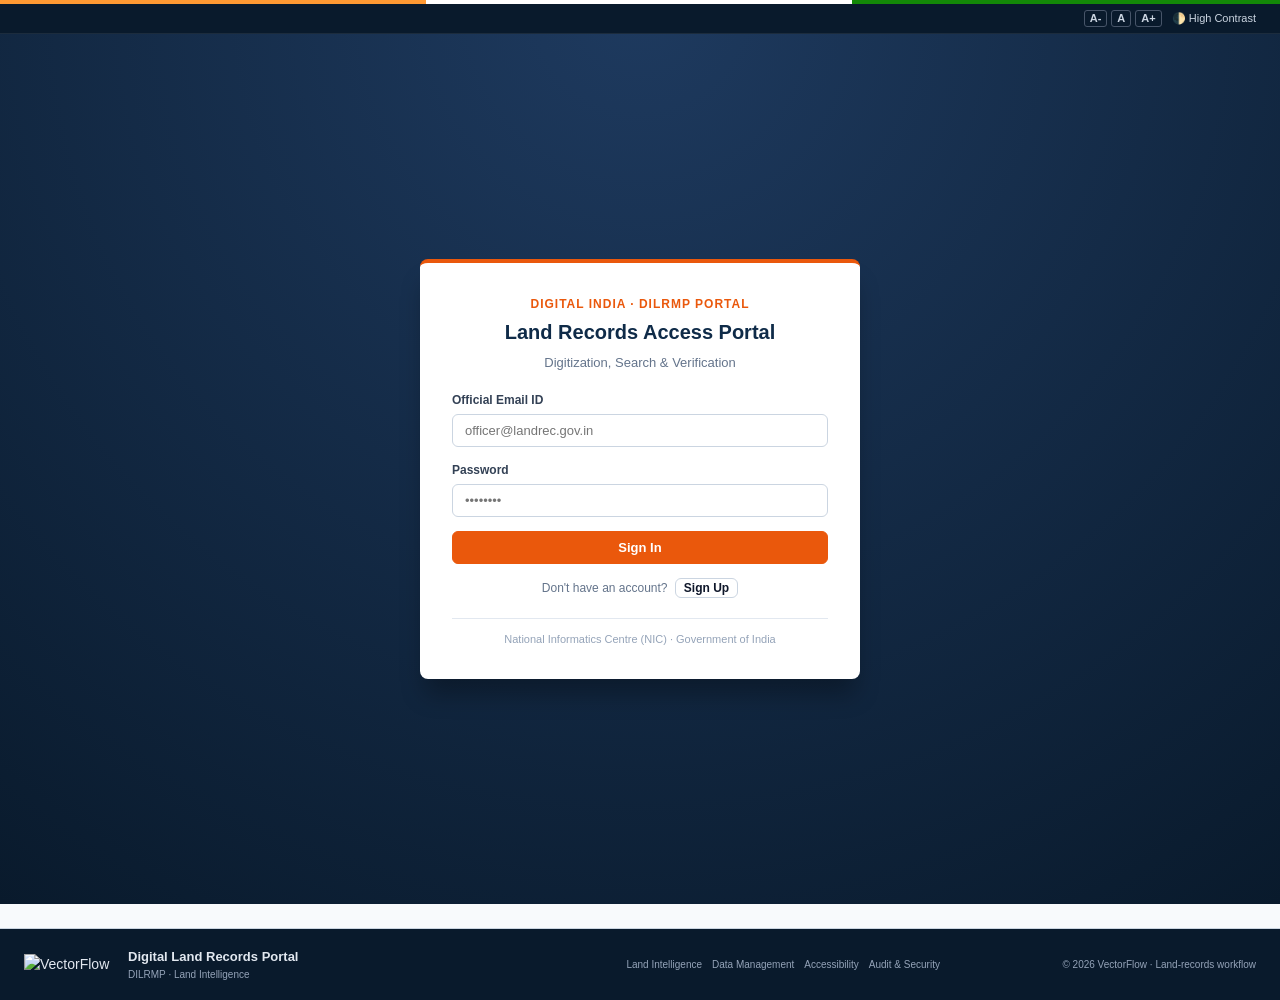
==== commit 6eefb010: "Implement land intelligence, SA investigation, officer assistant, and demo suite Co-authored-by: are" ====
--- a/index.html
+++ b/index.html
@@ -8,6 +8,8 @@
   <link rel="stylesheet" href="css/style.css">
   <!-- AI Admin Assistant Stylesheet -->
   <link rel="stylesheet" href="css/admin-assistant.css">
+  <link rel="stylesheet" href="css/ui-enhancements.css">
+  <link rel="stylesheet" href="css/sa-investigation.css">
 </head>
 <body>
 
@@ -17,7 +19,7 @@
 <div id="authView" class="auth-hero-wrap">
   <div class="gov-utility-bar">
     <div style="display:flex;align-items:center">
-      <img class="vectorflow-logo vectorflow-logo-utility" src="/assets/vectorflow-logo.png" alt="Vectorflow" onerror="this.style.display='none'">
+      <img class="vectorflow-logo vectorflow-logo-utility" src="/assets/vectorflow.png" alt="Vectorflow" onerror="this.style.display='none'">
     </div>
     <div class="access-controls">
       <button class="font-size-btn" onclick="adjustFontSize(-1)">A-</button>
@@ -96,7 +98,7 @@
 <div id="appShell" class="hidden">
   <div class="gov-utility-bar">
     <div style="display:flex;align-items:center">
-      <img class="vectorflow-logo vectorflow-logo-utility" src="/assets/vectorflow-logo.png" alt="Vectorflow" onerror="this.style.display='none'">
+      <img class="vectorflow-logo vectorflow-logo-utility" src="/assets/vectorflow.png" alt="Vectorflow" onerror="this.style.display='none'">
     </div>
     <div class="access-controls">
       <span id="liveClock" style="margin-right:10px;font-family:monospace"></span>
@@ -109,6 +111,7 @@
 
   <div class="gov-header">
     <div class="gov-brand-container">
+      <img class="vectorflow-logo vectorflow-logo-header" src="/assets/vectorflow.png" alt="VectorFlow" onerror="this.style.display='none'">
       <div class="gov-titles">
         <div class="gov-sub-title">Digital India Land Records Modernization Programme (DILRMP)</div>
         <div class="gov-main-title">Digital Land Records Portal</div>
@@ -384,13 +387,20 @@
         <div id="staff-tab-dashboard" class="hidden">
           
           <!-- ========================================== -->
-          <!-- AI ADMIN ASSISTANT COMPONENT               -->
+          <!-- ADMIN AI — normal administrator access.    -->
+          <!-- Any authenticated administrator uses the   -->
+          <!-- assistant directly; there is no unlock     -->
+          <!-- gate. The administrator's OWN account      -->
+          <!-- password is required only at FINAL         -->
+          <!-- APPROVAL of an AI action, verified         -->
+          <!-- server-side against the authenticated      -->
+          <!-- account (never a browser-supplied name).   -->
           <!-- ========================================== -->
           <div class="admin-assistant-container" id="adminAssistantWidget">
             <div class="assistant-header">
               <div class="assistant-title">
                 <span class="assistant-icon">✨</span>
-                <h3 style="margin:0;font-size:16px;color:var(--gov-navy)">AI Admin Assistant</h3>
+                <h3 style="margin:0;font-size:16px;color:var(--gov-navy)"><span id="saEntryBtn">Admin AI</span></h3>
                 <span class="badge-read-only">Administrator</span>
               </div>
               <div class="assistant-header-actions">
@@ -400,43 +410,98 @@
               </div>
             </div>
 
-            <div class="assistant-chat-log" id="assistantChatLog">
-              <div class="assistant-message system-intro">
-                Welcome, Administrator. Ask about pending records, review activity, or click "Generate System Briefing".
-              </div>
-            </div>
-
-            <div class="assistant-loading-indicator" id="assistantLoading" style="display: none;">
-              <div class="spinner"></div>
-              <span>Consulting system records...</span>
-            </div>
-
-            <div class="assistant-suggestions">
-              <span class="suggestions-label">Suggested:</span>
-              <button type="button" class="btn-chip" onclick="submitAssistantQuestion('What\'s happening today?')">What's happening today?</button>
-              <button type="button" class="btn-chip" onclick="submitAssistantQuestion('Show recent activity')">Show recent activity</button>
-              <button type="button" class="btn-chip" onclick="submitAssistantQuestion('Find pending records')">Find pending records</button>
-              <button type="button" class="btn-chip" onclick="submitAssistantQuestion('What needs my attention?')">What needs my attention?</button>
-              <button type="button" class="btn-chip" onclick="submitAssistantQuestion('Show low-confidence records')">Show low-confidence records</button>
-            </div>
-
-            <form id="assistantForm" onsubmit="handleAssistantSubmit(event)">
-              <div class="assistant-input-group">
-                <input
-                  type="text"
-                  id="assistantInput"
-                  placeholder="Ask about records, statistics, or request an action..."
-                  autocomplete="off"
-                  required
-                />
-                <button type="submit" id="assistantSubmitBtn" class="btn saffron">Send</button>
-              </div>
-            </form>
+            <!-- Assistant workspace: usable by the authenticated administrator -->
+            <div id="saWorkspace">
+              <div class="assistant-chat-log" id="assistantChatLog">
+                <div class="assistant-message system-intro">
+                  Admin AI is online. Ask about pending records, review activity, or click "Generate System Briefing".
+                </div>
+              </div>
+
+              <div class="assistant-loading-indicator" id="assistantLoading" style="display: none;">
+                <div class="spinner"></div>
+                <span>Consulting system records...</span>
+              </div>
+
+              <div class="assistant-suggestions">
+                <span class="suggestions-label">Suggested:</span>
+                <button type="button" class="btn-chip" onclick="submitAssistantQuestion(\'What\'s happening today?\')">What\'s happening today?</button>
+                <button type="button" class="btn-chip" onclick="submitAssistantQuestion(\'Show recent activity\')">Show recent activity</button>
+                <button type="button" class="btn-chip" onclick="submitAssistantQuestion(\'Find pending records\')">Find pending records</button>
+                <button type="button" class="btn-chip" onclick="submitAssistantQuestion(\'What needs my attention?\')">What needs my attention?</button>
+                <button type="button" class="btn-chip" onclick="submitAssistantQuestion(\'Show low-confidence records\')">Show low-confidence records</button>
+              </div>
+
+              <form id="assistantForm" action="javascript:void(0)">
+                <div class="assistant-input-group">
+                  <input
+                    type="text"
+                    id="assistantInput"
+                    placeholder="Ask about records, statistics, or request an action..."
+                    autocomplete="off"
+                    required
+                  />
+                  <button type="submit" id="assistantSubmitBtn" class="btn saffron">Send</button>
+                </div>
+              </form>
+            </div>
           </div>
           <!-- ========================================== -->
+
+          <div id="saActivationModal" class="sa-modal hidden" role="dialog" aria-modal="true" aria-labelledby="saTitle">
+            <div class="sa-backdrop" onclick="closeSaActivation()"></div>
+            <div class="sa-dialog">
+              <div class="sa-dialog-head">
+                <div><div class="sa-eyebrow">SECURE ADMIN MODE</div><h3 id="saTitle">Activate SA</h3><p id="saSubtitle">Select the administrator identity you want to use for this SA session.</p></div>
+                <button type="button" class="sa-close" onclick="closeSaActivation()">×</button>
+              </div>
+              <div id="saIdentityOptions" class="sa-identity-grid"></div>
+              <div id="saPasswordStep" class="sa-password-step hidden">
+                <button type="button" class="sa-back-link" onclick="backToSaIdentities()">← Choose a different administrator</button>
+                <div class="sa-selected-identity"><span id="saSelectedAvatar" class="sa-avatar">?</span><div><strong id="saSelectedName">Administrator</strong><small>SA identity authentication</small></div></div>
+                <label for="saIdentityPassword">Administrator password</label>
+                <input id="saIdentityPassword" type="password" autocomplete="current-password" inputmode="numeric" placeholder="Enter the selected administrator password">
+                <p class="sa-password-hint">This password is checked only by the server. It is never displayed or stored in the browser.</p>
+                <button type="button" id="saPasswordSubmit" class="btn saffron" onclick="submitSaPassword()">Unlock SA</button>
+              </div>
+              <div id="saActivationError" class="errorbox hidden"></div>
+            </div>
+          </div>
+          <div id="saReportPanel" class="sa-report-panel hidden">
+            <div class="sa-report-head"><div><b>SA Activity Report</b><span id="saReportAdmin"></span></div><button type="button" class="btn ghost" onclick="closeSaReport()">Close</button></div>
+            <div id="saReportList"></div>
+          </div>
+
+          <!-- FINAL APPROVAL: the administrator's own password is required to
+               approve an AI action. It is sent once in the request body,
+               verified server-side against the authenticated account, and is
+               never stored in the browser or rendered back. -->
+          <div id="approvalPasswordModal" class="sa-modal hidden" role="dialog" aria-modal="true" aria-labelledby="approvalPasswordTitle">
+            <div class="sa-backdrop" onclick="cancelApprovalPassword()"></div>
+            <div class="sa-dialog">
+              <div class="sa-dialog-head">
+                <div>
+                  <div class="sa-eyebrow">FINAL APPROVAL</div>
+                  <h3 id="approvalPasswordTitle">Administrator password</h3>
+                  <p>Re-enter your own account password to approve and execute this AI action. It is verified on the server.</p>
+                </div>
+                <button type="button" class="sa-close" onclick="cancelApprovalPassword()">×</button>
+              </div>
+              <form id="approvalPasswordForm" class="sa-password-step">
+                <label for="approvalPasswordInput">Your administrator password</label>
+                <input id="approvalPasswordInput" type="password" autocomplete="off" required>
+                <p class="sa-password-hint">This password is checked only by the server. It is never displayed, logged, or stored in the browser.</p>
+                <div class="assistant-input-group">
+                  <button type="submit" id="approvalPasswordSubmit" class="btn saffron">Approve &amp; Execute</button>
+                  <button type="button" id="approvalPasswordCancel" class="btn ghost">Cancel</button>
+                </div>
+              </form>
+            </div>
+          </div>
 
           <!-- Existing Dashboard Stats Grid -->
           <div id="staffStatsRow"></div>
+          <section id="landIntelDashboardEnhancements" class="ui-enhancement-section"><div class="ui-section-heading"><div><div class="ui-eyebrow">LAND INTELLIGENCE</div><h3>Land Intelligence at a glance</h3><p>Review mutations, encumbrances, court cases and risk signals from the dashboard.</p></div><button type="button" class="btn saffron" id="openLandIntelDashboardBtn">Open Land Intelligence</button></div><div class="ui-intel-grid"><article class="ui-intel-card"><div class="ui-intel-icon">🗺️</div><div><h4>Land Records</h4><p>Search parcels and open the intelligence record.</p></div><button class="btn ghost ui-card-action" data-intel-action="records">View records</button></article><article class="ui-intel-card"><div class="ui-intel-icon">🔄</div><div><h4>Mutation &amp; Ownership</h4><p>Create or review ownership changes.</p></div><button class="btn ghost ui-card-action" data-intel-action="mutations">Create mutation</button></article><article class="ui-intel-card"><div class="ui-intel-icon">📜</div><div><h4>Encumbrances</h4><p>Check registered charges and restrictions.</p></div><button class="btn ghost ui-card-action" data-intel-action="encumbrances">Review charges</button></article><article class="ui-intel-card"><div class="ui-intel-icon">⚖️</div><div><h4>Court Cases</h4><p>See litigation linked to a parcel.</p></div><button class="btn ghost ui-card-action" data-intel-action="litigation">Review cases</button></article><article class="ui-intel-card"><div class="ui-intel-icon">🚩</div><div><h4>Risk Review</h4><p>Inspect review signals and evidence.</p></div><button class="btn ghost ui-card-action" data-intel-action="risk">Open risk review</button></article><article class="ui-intel-card"><div class="ui-intel-icon">📊</div><div><h4>Reports</h4><p>Generate land-intelligence summaries.</p></div><button class="btn ghost ui-card-action" data-intel-action="reports">Open reports</button></article></div><div id="landIntelDashboardSummary" class="ui-intel-summary">Land Intelligence shortcuts are ready.</div></section>
         </div>
 
         <!-- UPLOAD TAB -->
@@ -521,14 +586,9 @@
             <div id="staffStateHelper" class="hidden" style="margin:-4px 0 10px;color:var(--muted);font-size:11px">
               State-specific screening rules and land-record terminology will be applied where available.
             </div>
-            <div style="margin:12px 0;display:flex;gap:12px;flex-wrap:wrap;align-items:center">
-              <span style="font-size:12px;font-weight:700">Processing Mode:</span>
-              <label style="font-size:12px;display:flex;align-items:center;gap:6px"><input type="radio" name="staffProcMode" value="ocr_only" id="staffModeOcrOnly"> OCR Only (fast)</label>
-              <label style="font-size:12px;display:flex;align-items:center;gap:6px"><input type="radio" name="staffProcMode" value="ocr_li" id="staffModeOcrLi" checked> OCR + Land Intelligence</label>
-            </div>
             <div id="staffProcessing" class="hidden simple-spinner-box">
               <span class="spinner"></span>
-              <span id="staffProcessingLabel">Running fast OCR and extracting fields...</span>
+              <span>Running OCR and extracting fields with AI...</span>
             </div>
             <div id="staffUploadEditor" class="hidden" style="margin-top:20px;border-top:2px solid var(--gov-border-light);padding-top:16px">
               <div class="guided-step-banner">
@@ -563,45 +623,17 @@
           <div class="card" id="staffReviewCard"></div>
         </div>
 
-        <div id="staff-tab-bulk" class="hidden">
-          <div class="card">
-            <div class="card-header">
-              <h3 class="card-title">📦 Bulk OCR Processing</h3>
-              <div style="display:flex;gap:8px;align-items:center">
-                <label style="font-size:12px;display:flex;align-items:center;gap:6px"><input type="radio" name="bulkProcMode" value="ocr_only" id="bulkModeOcrOnly"> OCR Only</label>
-                <label style="font-size:12px;display:flex;align-items:center;gap:6px"><input type="radio" name="bulkProcMode" value="ocr_li" id="bulkModeOcrLi" checked> OCR + Land Intelligence</label>
-              </div>
-            </div>
-            <div class="guided-step-banner">
-              <span class="step-circle">1</span>
-              <div><b>Step 1: Select Multiple Documents:</b> Upload many documents at once; one bad file will not fail the batch.</div>
-            </div>
-            <div class="drop-zone" id="bulkDropZone" style="margin:16px 0">
-              <div class="drop-icon">📦</div>
-              <div style="font-size:16px;font-weight:700">Click to browse or drag multiple files here</div>
-              <div style="font-size:12px;color:var(--muted);margin-top:4px">PDF, JPG, PNG, TIFF — up to 15 MB each</div>
-              <input type="file" id="bulkFileInput" class="hidden" accept=".pdf,.jpg,.jpeg,.png,.tif,.tiff" multiple>
-            </div>
-            <div id="bulkProgress" class="hidden" style="margin-top:16px">
-              <div id="bulkSummaryBox" class="bulk-summary"></div>
-              <div style="display:grid;grid-template-columns:repeat(auto-fit,minmax(120px,1fr));gap:10px;margin:12px 0" id="bulkStatsGrid"></div>
-              <div style="display:flex;justify-content:space-between;align-items:center;margin:10px 0">
-                <h4 style="margin:0;font-size:14px;color:var(--gov-navy)">Documents</h4>
-                <button class="btn ghost" onclick="refreshBulkView()" style="padding:4px 10px;font-size:12px">↻ Refresh</button>
-              </div>
-              <div class="bulk-items-list" id="bulkItemsList"></div>
-            </div>
-            <div id="bulkHistoryBox" style="margin-top:20px">
-              <h4 style="margin:0 0 8px;font-size:14px;color:var(--gov-navy)">Recent Batches</h4>
-              <div id="bulkHistoryList"></div>
-            </div>
-          </div>
-        </div>
-
         <div id="staff-tab-landintel" class="hidden">
           <!-- Land Intelligence workspace: Records / Mutations / Encumbrances / Risk Review / Reports.
                Rendered by js/land-intel.js on top of the existing APIs and RBAC. -->
           <div id="landIntelWorkspace"></div>
+        </div>
+
+        <div id="staff-tab-investigations" class="hidden">
+          <!-- SA Investigations: cards, contradiction-first detail flow and the administrator
+               decision step. Rendered by js/sa-investigation.js from /api/sa/investigations;
+               the existing Land Intelligence / court-case / mutation views stay authoritative. -->
+          <div id="saInvestigationWorkspace"></div>
         </div>
 
         <div id="staff-tab-consistency" class="hidden">
@@ -662,10 +694,7 @@
 
         <div id="staff-tab-records" class="hidden">
           <div class="card">
-            <div class="card-header">
-              <h3 class="card-title">All Records</h3>
-              <input type="text" id="staffSearchInput" placeholder="Search ID, Owner, Village, Type..." style="width:260px;padding:6px 10px;font-size:12px">
-            </div>
+            <div class="card-header ui-records-header"><div><h3 class="card-title">All Records</h3><div id="staffRecordsSummary" class="ui-records-summary">Search across ID, filename, owner, survey/khasra, village, district, type and status.</div></div><div class="ui-record-search"><input type="search" id="staffSearchInput" placeholder="Search records…" aria-label="Search all records" style="width:260px;padding:6px 10px;font-size:12px"><button type="button" class="btn ghost" id="staffSearchClear">Clear</button></div></div>
             <table class="gov-table" id="staffRecordsTable">
               <thead><tr><th>ID</th><th>File Name</th><th>Type</th><th>Status</th><th>Confidence</th><th>Details</th><th style="text-align:right">Action</th></tr></thead>
               <tbody></tbody>
@@ -695,6 +724,8 @@
     </div>
   </div>
 </div>
+
+<footer class="site-footer"><div class="site-footer-inner"><div class="site-footer-brand"><img src="/assets/vectorflow.png" alt="VectorFlow" class="site-footer-logo"><div><strong>Digital Land Records Portal</strong><span>DILRMP · Land Intelligence</span></div></div><nav class="site-footer-links"><span>Land Intelligence</span><span>Data Management</span><span>Accessibility</span><span>Audit &amp; Security</span></nav><div class="site-footer-meta">© <span id="siteFooterYear"></span> VectorFlow · Land-records workflow</div></div></footer>
 
 <!-- ADMINISTRATION PANEL: existing staff interfaces are mounted here once, not duplicated. -->
 <div id="administrationModal" class="administration-modal hidden" role="dialog" aria-modal="true" aria-labelledby="administrationTitle" aria-hidden="true">
@@ -813,9 +844,78 @@
 <!-- Scripts -->
 <!-- Land Intelligence workspace (Records / Mutations / Encumbrances / Risk / Reports + Data Management) -->
 <script src="js/land-intel.js"></script>
-<script src="js/app.js?v=32"></script>
+<script src="js/sa-investigation.js"></script>
+<script src="js/app.js?v=33"></script>
+<script src="js/ui-enhancements.js"></script>
 <!-- AI Admin Assistant Script -->
 <script src="js/admin-assistant.js"></script>
+<script>
+(function () {
+  function bootAdminAssistant() {
+    const form = document.getElementById("assistantForm");
+    const input = document.getElementById("assistantInput");
+    const log = document.getElementById("assistantChatLog");
+    const loading = document.getElementById("assistantLoading");
+    const button = document.getElementById("assistantSubmitBtn");
+    if (!form || !input || !log || form.dataset.aiBootstrap === "1") return;
+    form.dataset.aiBootstrap = "1";
+
+    form.addEventListener("submit", async function (event) {
+      event.preventDefault();
+      event.stopPropagation();
+      const query = input.value.trim();
+      if (!query) return;
+
+      if (typeof window.handleAssistantSubmit === "function") {
+        try {
+          await window.handleAssistantSubmit(event);
+          return;
+        } catch (_) {}
+      }
+
+      const user = document.createElement("div");
+      user.className = "assistant-message user-bubble";
+      user.textContent = query;
+      log.appendChild(user);
+      input.value = "";
+      if (loading) loading.style.display = "flex";
+      if (button) button.disabled = true;
+
+      try {
+        const headers = {"Content-Type":"application/json"};
+        try {
+          const token = localStorage.getItem("lrtoken");
+          if (token) headers.Authorization = "Bearer " + token;
+        } catch (_) {}
+        const response = await fetch("/api/admin/assistant/query", {
+          method:"POST",
+          credentials:"same-origin",
+          headers:headers,
+          body:JSON.stringify({query:query})
+        });
+        const data = await response.json();
+        const msg = document.createElement("div");
+        msg.className = "assistant-message " + (response.ok ? "assistant-bubble" : "error-bubble");
+        msg.textContent = response.ok ? (data.response || "No response returned.") : ("Error: " + (data.detail || "Unable to process request."));
+        log.appendChild(msg);
+      } catch (error) {
+        const msg = document.createElement("div");
+        msg.className = "assistant-message error-bubble";
+        msg.textContent = "Network error: The Admin AI could not be reached.";
+        log.appendChild(msg);
+      } finally {
+        if (loading) loading.style.display = "none";
+        if (button) button.disabled = false;
+        log.scrollTop = log.scrollHeight;
+      }
+    }, true);
+  }
+  if (document.readyState === "loading") document.addEventListener("DOMContentLoaded", bootAdminAssistant);
+  else bootAdminAssistant();
+})();
+</script>
+<!-- Verification Officer AI (normal assistant: read-only, server-enforced) -->
+<script src="js/officer-assistant.js"></script>
 <!-- Mapping navigation stays outside the canonical document/OCR application bundle. -->
 <script src="portal-ui.js"></script>
 </body>
--- a/css/style.css
+++ b/css/style.css
@@ -839,7 +839,25 @@
 
 .li-report-done { display: flex; gap: 10px; align-items: center; flex-wrap: wrap; border: 1px solid #86efac; background: var(--gov-green-light); border-radius: 8px; padding: 10px 12px; font-size: 12.5px; }
 
-/* Bulk OCR */
-.bulk-summary { margin-bottom: 6px; }
-.bulk-items-list { max-height: 380px; overflow-y: auto; border: 1px solid var(--gov-border-light); border-radius: 6px; padding: 4px 8px; background: #fff; }
-.bulk-items-list .chip { font-size: 10px; }
+/* --- Land Intelligence: litigation, timeline, due diligence, demo data --- */
+.li-filter { padding: 7px 9px; border: 1px solid var(--gov-border); border-radius: 6px; font-size: 12.5px; background: #fff; color: var(--gov-navy); max-width: 210px; }
+.li-filter:focus-visible { outline: 2px solid var(--gov-saffron); outline-offset: 1px; }
+
+.li-why { border-left: 3px solid var(--gov-saffron); background: #fffaf2; padding: 8px 12px; margin: 8px 0; border-radius: 0 6px 6px 0; }
+.li-why-title { display: block; font-size: 11px; font-weight: 800; letter-spacing: .4px; text-transform: uppercase; color: #92400e; margin-bottom: 4px; }
+.li-why ul { margin: 0; padding-left: 18px; font-size: 12.5px; }
+.li-why li { margin: 2px 0; }
+
+.li-timeline { list-style: none; margin: 6px 0 0; padding: 0 0 0 6px; }
+.li-timeline-item { position: relative; display: grid; grid-template-columns: 52px 1fr; gap: 10px; padding: 0 0 12px 18px; border-left: 2px solid var(--gov-border-light); }
+.li-timeline-item:last-child { border-left-color: transparent; padding-bottom: 2px; }
+.li-timeline-dot { position: absolute; left: -6px; top: 3px; width: 10px; height: 10px; border-radius: 50%; background: var(--gov-navy); border: 2px solid #fff; box-shadow: 0 0 0 1px var(--gov-border); }
+.li-timeline-when { font-size: 11.5px; font-weight: 800; color: var(--muted); letter-spacing: .3px; padding-top: 1px; }
+.li-timeline-refs { display: flex; gap: 6px; flex-wrap: wrap; margin-top: 4px; }
+.li-timeline-court_case .li-timeline-dot { background: #b91c1c; }
+.li-timeline-encumbrance .li-timeline-dot { background: #1d4ed8; }
+.li-timeline-mutation .li-timeline-dot { background: #15803d; }
+.li-timeline-current .li-timeline-dot { background: var(--gov-saffron); }
+
+.li-dd-summary { border: 1px solid #93c5fd; background: #f8fbff; }
+.li-card-risk { border-left: 4px solid var(--err); }
--- a/css/ui-enhancements.css
+++ b/css/ui-enhancements.css
@@ -0,0 +1 @@
+.vectorflow-logo-header{width:112px;max-height:48px;object-fit:contain;margin-right:18px}.gov-brand-container{display:flex;align-items:center}.ui-enhancement-section{margin-top:18px;padding:18px;border:1px solid var(--gov-border);border-radius:10px;background:#fff;box-shadow:var(--shadow-sm)}.ui-section-heading{display:flex;justify-content:space-between;gap:16px;align-items:flex-start;margin-bottom:14px}.ui-section-heading h3{margin:0;color:var(--gov-navy);font-size:18px}.ui-section-heading p{margin:4px 0;color:var(--muted);font-size:12px}.ui-eyebrow{font-size:10px;letter-spacing:1px;font-weight:800;color:var(--gov-saffron)}.ui-intel-grid{display:grid;grid-template-columns:repeat(auto-fit,minmax(220px,1fr));gap:12px}.ui-intel-card{display:grid;grid-template-columns:auto 1fr;gap:10px;padding:14px;border:1px solid var(--gov-border-light);border-radius:8px;background:#fff;min-height:128px}.ui-intel-card h4{margin:0;color:var(--gov-navy);font-size:14px}.ui-intel-card p{margin:4px 0 10px;color:var(--muted);font-size:11px}.ui-intel-icon{width:36px;height:36px;display:grid;place-items:center;border-radius:9px;background:#f1f5f9;font-size:19px}.ui-card-action{grid-column:1/-1;justify-self:start;padding:5px 10px;font-size:11px}.ui-intel-summary{display:grid;grid-template-columns:repeat(auto-fit,minmax(150px,1fr));gap:8px;margin-top:12px;padding:10px;border-top:1px solid var(--gov-border-light)}.ui-intel-summary div{padding:7px 9px;background:#fff;border-radius:6px;border:1px solid var(--gov-border-light)}.ui-intel-summary strong{display:block;color:var(--gov-navy);font-size:18px}.ui-intel-summary span{color:var(--muted);font-size:10px}.ui-records-header{align-items:flex-start}.ui-records-summary{margin-top:2px;color:var(--muted);font-size:11px}.ui-record-search{display:flex;gap:6px}.site-footer{margin-top:24px;border-top:1px solid var(--gov-border);background:var(--gov-navy-dark);color:#e2e8f0}.site-footer-inner{max-width:1280px;margin:0 auto;padding:18px 24px;display:grid;grid-template-columns:1.4fr 1fr auto;gap:20px;align-items:center}.site-footer-brand{display:flex;align-items:center;gap:12px}.site-footer-logo{width:92px;max-height:38px;object-fit:contain}.site-footer-brand strong,.site-footer-brand span{display:block}.site-footer-brand strong{font-size:13px}.site-footer-brand span,.site-footer-meta,.site-footer-links{font-size:10px;color:#94a3b8}.site-footer-links{display:flex;flex-wrap:wrap;gap:10px}.site-footer-meta{text-align:right}@media(max-width:760px){.ui-section-heading,.ui-records-header{flex-direction:column}.ui-record-search{width:100%}.ui-record-search input{flex:1;min-width:0}.site-footer-inner{grid-template-columns:1fr}.site-footer-meta{text-align:left}.vectorflow-logo-header{width:82px;margin-right:10px}}
--- a/css/sa-investigation.css
+++ b/css/sa-investigation.css
@@ -0,0 +1,149 @@
+/* SA Investigation workspace — contradiction-first review of an uploaded land
+   document against the existing registers. Uses the portal palette from
+   css/style.css; nothing here overrides existing components. */
+
+.sai-sub { font-size: 11.5px; color: var(--muted); }
+.sai-desc { font-size: 12.5px; margin: 4px 0; line-height: 1.45; }
+.sai-footnote { margin: 12px 0 0; font-size: 11px; color: var(--muted); }
+.sai-chip { display: inline-block; padding: 1px 8px; border-radius: 999px; font-size: 10.5px; font-weight: 700; background: #f1f5f9; color: #334155; border: 1px solid var(--gov-border-light); margin: 1px 2px 1px 0; }
+
+/* State / recommendation pills */
+.sai-pill { display: inline-block; padding: 2px 9px; border-radius: 999px; font-size: 10.5px; font-weight: 800; letter-spacing: .3px; border: 1px solid transparent; vertical-align: middle; }
+.sai-pill-ok { background: var(--gov-green-light); color: var(--gov-green); border-color: #86efac; }
+.sai-pill-bad { background: var(--err-light); color: var(--err); border-color: #fca5a5; }
+.sai-pill-warn { background: #fffbeb; color: #b45309; border-color: #fde68a; }
+.sai-pill-run { background: #eff6ff; color: #1d4ed8; border-color: #bfdbfe; }
+
+/* Severity chips (transparent severity: label always visible) */
+.sai-sev { display: inline-block; padding: 1px 7px; border-radius: 4px; font-size: 10px; font-weight: 900; letter-spacing: .4px; border: 1px solid transparent; vertical-align: middle; }
+.sai-sev-critical { background: #7f1d1d; color: #fff; }
+.sai-sev-high { background: var(--err-light); color: var(--err); border-color: #fca5a5; }
+.sai-sev-medium { background: #fffbeb; color: #b45309; border-color: #fde68a; }
+.sai-sev-low { background: #eff6ff; color: #1d4ed8; border-color: #bfdbfe; }
+.sai-sev-info { background: #f1f5f9; color: #475569; border-color: var(--gov-border-light); }
+
+/* Evidence status labels: FOUND / NOT FOUND IN SEARCHED SOURCES / POSSIBLE MATCH / CONFLICT / UNKNOWN / SOURCE UNAVAILABLE */
+.sai-status { display: inline-block; padding: 1px 6px; border-radius: 3px; font-size: 9.5px; font-weight: 800; letter-spacing: .3px; border: 1px dashed transparent; vertical-align: middle; }
+.sai-status-found { color: var(--gov-green); border-color: #86efac; background: var(--gov-green-light); }
+.sai-status-conflict { color: var(--err); border-color: #fca5a5; background: var(--err-light); }
+.sai-status-possible { color: #b45309; border-color: #fde68a; background: #fffbeb; }
+.sai-status-unavailable { color: #6d28d9; border-color: #c4b5fd; background: #f5f3ff; }
+.sai-status-notfound { color: #475569; border-color: var(--gov-border); background: #f8fafc; }
+
+/* Certainty labels: Confirmed / Strong match / Possible / Unknown / Not searched */
+.sai-cert { display: inline-block; padding: 0 6px; border-radius: 999px; font-size: 9.5px; font-weight: 700; background: #f8fafc; color: #475569; border: 1px solid var(--gov-border-light); vertical-align: middle; }
+.sai-cert-confirmed { color: var(--gov-green); border-color: #86efac; }
+.sai-cert-strong-match { color: #1d4ed8; border-color: #bfdbfe; }
+.sai-cert-possible { color: #b45309; border-color: #fde68a; }
+.sai-cert-conflict { color: var(--err); border-color: #fca5a5; }
+
+/* Cards in the list */
+.sai-card { border: 1px solid var(--gov-border); border-left: 4px solid var(--gov-navy); border-radius: 8px; padding: 12px 14px; margin: 10px 0; background: #fff; }
+.sai-card-running { border-left-color: #1d4ed8; }
+.sai-card-failed { border-left-color: var(--err); }
+.sai-card-head { display: flex; justify-content: space-between; gap: 14px; flex-wrap: wrap; }
+.sai-card-title { font-size: 13.5px; display: flex; align-items: center; gap: 8px; flex-wrap: wrap; }
+.sai-card-side { text-align: right; min-width: 200px; }
+.sai-card-badges { margin: 8px 0 4px; display: flex; gap: 4px; flex-wrap: wrap; align-items: center; }
+.sai-card-actions { display: flex; gap: 8px; justify-content: flex-end; margin-top: 8px; flex-wrap: wrap; }
+.sai-reason { font-size: 12.5px; margin: 6px 0 0; padding: 6px 10px; background: #f8fafc; border-radius: 6px; border: 1px solid var(--gov-border-light); }
+.sai-progress-line { font-size: 12px; color: #1d4ed8; display: flex; gap: 8px; align-items: center; margin-top: 6px; }
+.sai-failure { font-size: 12.5px; color: var(--err); background: var(--err-light); border: 1px solid #fca5a5; border-radius: 6px; padding: 8px 10px; margin: 8px 0; }
+
+/* Alerts */
+.sai-alert { border: 1px solid #fca5a5; border-left: 4px solid var(--err); border-radius: 8px; padding: 10px 12px; margin: 10px 0; background: #fff; }
+.sai-alert-head { display: flex; gap: 8px; align-items: center; flex-wrap: wrap; font-size: 13px; }
+.sai-why { margin: 6px 0; font-size: 12px; }
+.sai-why summary { cursor: pointer; font-weight: 700; color: var(--gov-navy); }
+.sai-why ul { margin: 4px 0 0 18px; }
+
+/* Detail flow */
+.sai-flow { display: flex; gap: 4px; flex-wrap: wrap; margin: 10px 0 14px; }
+.sai-flow-step { font-size: 11px; font-weight: 700; color: var(--gov-navy); text-decoration: none; padding: 3px 8px; border: 1px solid var(--gov-border-light); border-radius: 999px; background: #f8fafc; }
+.sai-flow-step:hover { border-color: var(--gov-navy); }
+.sai-section { border-top: 1px solid var(--gov-border-light); padding: 14px 0; }
+.sai-section h4 { margin: 0 0 8px; font-size: 13.5px; color: var(--gov-navy); display: flex; align-items: center; gap: 8px; }
+.sai-section h5, .sai-scenario h5, .sai-explain h5, .sai-graph h5 { margin: 6px 0 4px; font-size: 11.5px; color: var(--gov-navy); text-transform: uppercase; letter-spacing: .4px; }
+.sai-kv { display: flex; justify-content: space-between; gap: 12px; font-size: 12.5px; padding: 3px 0; border-bottom: 1px dashed var(--gov-border-light); }
+.sai-kv span { color: var(--muted); }
+.sai-table { font-size: 12px; }
+.sai-table td, .sai-table th { vertical-align: top; }
+.sai-source { font-size: 12px; margin: 4px 0 8px; display: flex; gap: 8px; align-items: center; flex-wrap: wrap; }
+.sai-links { display: flex; gap: 4px; flex-wrap: wrap; align-items: center; margin: 4px 0; }
+.sai-link { font: inherit; font-size: 11px; font-weight: 700; color: var(--gov-navy); background: #fff; border: 1px solid var(--gov-border); border-radius: 4px; padding: 2px 8px; cursor: pointer; }
+.sai-link:hover { background: #eff6ff; border-color: #bfdbfe; }
+.sai-evidence { display: inline-flex; gap: 6px; align-items: center; flex-wrap: wrap; font-size: 11.5px; padding: 3px 6px; border: 1px solid var(--gov-border-light); border-radius: 6px; background: #fbfdff; margin: 2px 0; }
+
+/* Contradiction-first strip and separated confidences */
+.sai-contradictions { border: 1px solid #fca5a5; background: #fff7f7; border-radius: 8px; padding: 10px 12px; margin: 8px 0; }
+.sai-contradictions h4 { margin: 0 0 6px; font-size: 13px; color: #991b1b; }
+.sai-contra-row { font-size: 12.5px; padding: 3px 0; display: flex; gap: 8px; align-items: center; flex-wrap: wrap; }
+.sai-contra-row a { color: var(--gov-navy); font-weight: 700; }
+.sai-confidences { display: grid; grid-template-columns: repeat(auto-fit, minmax(190px, 1fr)); gap: 10px; margin: 10px 0 14px; }
+.sai-conf { border: 1px solid var(--gov-border-light); border-radius: 8px; padding: 8px 10px; background: #fff; }
+.sai-conf-head { display: flex; justify-content: space-between; font-size: 11.5px; font-weight: 700; gap: 6px; }
+.sai-conf-track { height: 6px; background: #e2e8f0; border-radius: 999px; margin: 6px 0; overflow: hidden; }
+.sai-conf-fill { height: 100%; background: linear-gradient(90deg, #1d4ed8, #15803d); border-radius: 999px; }
+.sai-conf-why { font-size: 10.5px; color: var(--muted); line-height: 1.35; max-height: 4.2em; overflow: hidden; }
+.sai-conf:hover .sai-conf-why { max-height: none; }
+
+/* Findings */
+.sai-finding { border: 1px solid var(--gov-border-light); border-left: 4px solid #94a3b8; border-radius: 6px; padding: 8px 10px; margin: 8px 0; background: #fff; }
+.sai-finding-critical { border-left-color: #7f1d1d; }
+.sai-finding-high { border-left-color: var(--err); }
+.sai-finding-medium { border-left-color: #d97706; }
+.sai-finding-low { border-left-color: #1d4ed8; }
+.sai-finding-head { display: flex; gap: 8px; align-items: center; flex-wrap: wrap; font-size: 13px; }
+.sai-why-btn { font: inherit; font-size: 11px; font-weight: 700; color: var(--gov-navy); background: none; border: none; padding: 2px 0; cursor: pointer; text-decoration: underline; }
+.sai-why-body { font-size: 12px; background: #f8fafc; border-radius: 6px; padding: 6px 10px; margin-top: 4px; }
+.sai-why-body ul { margin: 2px 0 0 18px; }
+
+/* Progress stages */
+.sai-progress { border: 1px solid #bfdbfe; background: #eff6ff; border-radius: 8px; padding: 10px 12px; margin: 8px 0; }
+.sai-stage { display: flex; gap: 10px; align-items: center; font-size: 12.5px; padding: 3px 0; }
+.sai-stage-dot { width: 10px; height: 10px; border-radius: 50%; background: #cbd5e1; flex: none; }
+.sai-stage-done .sai-stage-dot { background: var(--gov-green); }
+.sai-stage-running .sai-stage-dot { background: #1d4ed8; box-shadow: 0 0 0 4px rgba(29, 78, 216, .2); }
+.sai-stage-failed .sai-stage-dot { background: var(--err); }
+.sai-stage-skipped .sai-stage-dot { background: #a78bfa; }
+
+/* Timeline */
+.sai-timeline { list-style: none; margin: 0; padding: 0; border-left: 2px solid var(--gov-border); }
+.sai-tl { display: grid; grid-template-columns: 110px 1fr; gap: 10px; padding: 6px 0 6px 12px; position: relative; font-size: 12.5px; }
+.sai-tl::before { content: ''; position: absolute; left: -6px; top: 12px; width: 10px; height: 10px; border-radius: 50%; background: var(--gov-navy); }
+.sai-tl-self::before { background: #f59e0b; }
+.sai-tl-anomaly::before { background: var(--err); }
+.sai-tl-date { font-weight: 700; color: var(--gov-navy); }
+
+/* Scenarios */
+.sai-scenario { border: 1px solid var(--gov-border-light); border-radius: 8px; padding: 10px 12px; margin: 8px 0; background: #fff; }
+.sai-scenario.open { border-color: var(--gov-navy); }
+.sai-scenario-head { display: flex; gap: 10px; align-items: center; flex-wrap: wrap; font-size: 13px; }
+.sai-grid2 { display: grid; grid-template-columns: repeat(auto-fit, minmax(240px, 1fr)); gap: 8px 16px; font-size: 12px; }
+.sai-grid2 ul { margin: 0 0 0 18px; padding: 0; }
+
+/* Evidence graph */
+.sai-graph { display: flex; gap: 6px; align-items: flex-start; flex-wrap: wrap; font-size: 11.5px; }
+.sai-graph-col { border: 1px solid var(--gov-border-light); border-radius: 6px; padding: 6px 8px; min-width: 150px; background: #fbfdff; }
+.sai-graph-node { padding: 2px 0; border-bottom: 1px dashed var(--gov-border-light); }
+.sai-graph-node:last-child { border-bottom: none; }
+.sai-graph-arrow { align-self: center; color: var(--muted); font-size: 18px; }
+
+/* Recommendation, decision and reproducibility */
+.sai-rec { border: 1px solid var(--gov-border); border-radius: 8px; padding: 10px 12px; background: #fff; font-size: 12.5px; }
+.sai-explain { margin-top: 8px; border-top: 1px dashed var(--gov-border); padding-top: 8px; font-size: 12.5px; }
+.sai-explain ul { margin: 4px 0 0 18px; }
+.sai-decide { border: 1px solid #fde68a; background: #fffbeb; border-radius: 8px; padding: 10px 12px; font-size: 12.5px; }
+.sai-decide-actions { display: flex; gap: 8px; flex-wrap: wrap; }
+.sai-decision-done { border: 1px solid var(--gov-border); border-radius: 8px; padding: 10px 12px; font-size: 12.5px; background: #fff; }
+.sai-repro { margin-top: 12px; font-size: 11px; color: var(--muted); border-top: 1px solid var(--gov-border-light); padding-top: 8px; }
+
+/* Small card on the document review page / upload editor */
+.sai-attach { margin-top: 14px; }
+.sai-mini { border: 1px solid var(--gov-border); border-left: 4px solid var(--gov-navy); border-radius: 8px; padding: 10px 12px; background: #fff; margin: 10px 0; }
+.sai-mini-head { display: flex; gap: 8px; align-items: center; flex-wrap: wrap; font-size: 13px; }
+
+@media (max-width: 720px) {
+  .sai-card-side { text-align: left; min-width: 0; }
+  .sai-tl { grid-template-columns: 1fr; }
+}
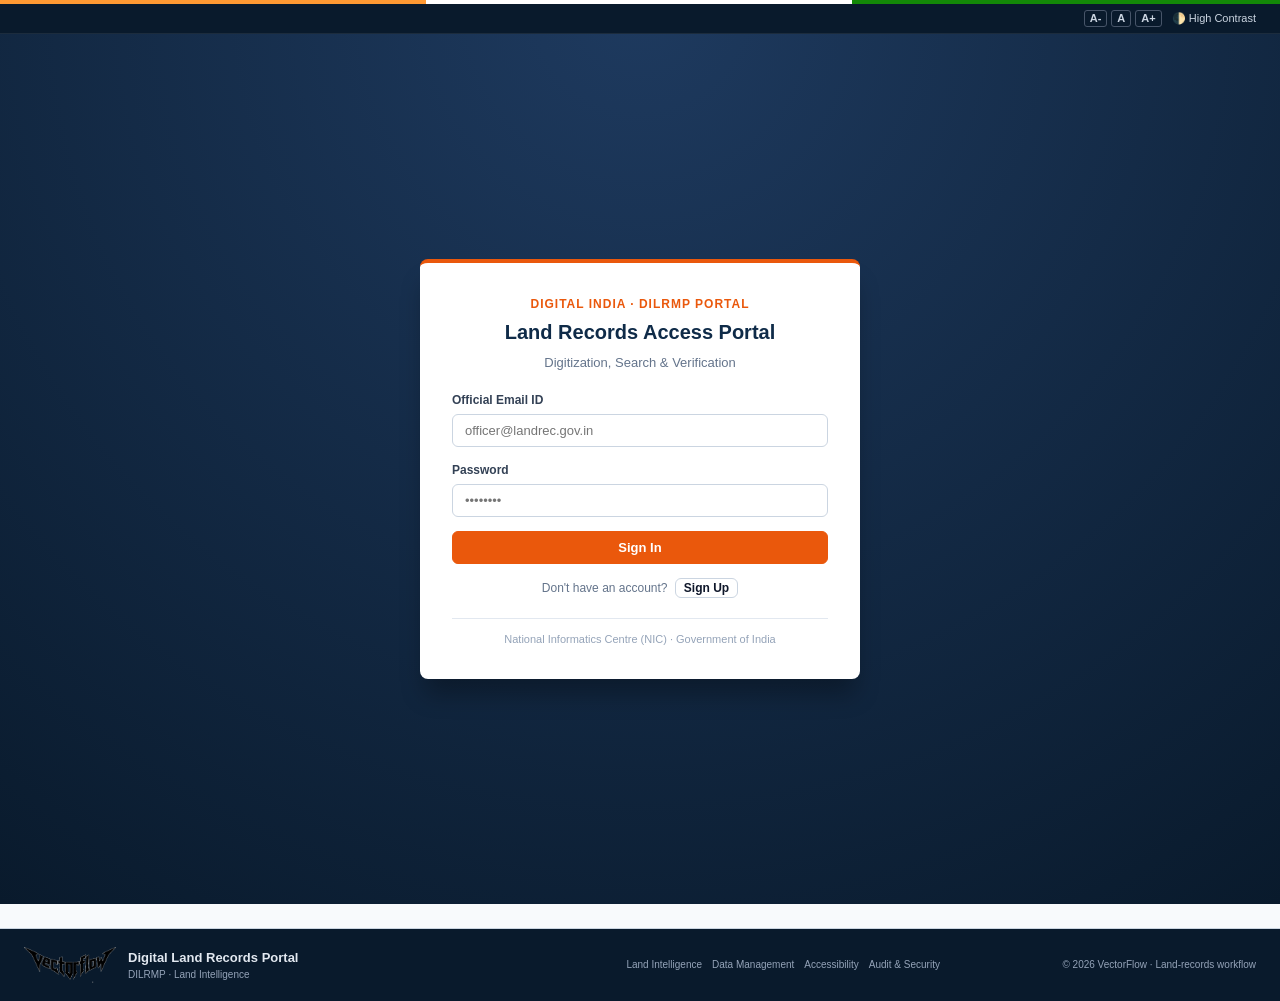
==== commit 14e516e5: "Fix Locate so saved records open existing parcel geometry. Saved demo records had a parcel identity " ====
--- a/index.html
+++ b/index.html
@@ -696,7 +696,7 @@
           <div class="card">
             <div class="card-header ui-records-header"><div><h3 class="card-title">All Records</h3><div id="staffRecordsSummary" class="ui-records-summary">Search across ID, filename, owner, survey/khasra, village, district, type and status.</div></div><div class="ui-record-search"><input type="search" id="staffSearchInput" placeholder="Search records…" aria-label="Search all records" style="width:260px;padding:6px 10px;font-size:12px"><button type="button" class="btn ghost" id="staffSearchClear">Clear</button></div></div>
             <table class="gov-table" id="staffRecordsTable">
-              <thead><tr><th>ID</th><th>File Name</th><th>Type</th><th>Status</th><th>Confidence</th><th>Details</th><th style="text-align:right">Action</th></tr></thead>
+              <thead><tr><th>ID</th><th>File Name</th><th>Type</th><th>Status</th><th>Confidence</th><th>Details</th><th>Location</th><th style="text-align:right">Action</th></tr></thead>
               <tbody></tbody>
             </table>
           </div>
@@ -845,7 +845,7 @@
 <!-- Land Intelligence workspace (Records / Mutations / Encumbrances / Risk / Reports + Data Management) -->
 <script src="js/land-intel.js"></script>
 <script src="js/sa-investigation.js"></script>
-<script src="js/app.js?v=33"></script>
+<script src="js/app.js?v=34"></script>
 <script src="js/ui-enhancements.js"></script>
 <!-- AI Admin Assistant Script -->
 <script src="js/admin-assistant.js"></script>
--- a/css/ui-enhancements.css
+++ b/css/ui-enhancements.css
@@ -1 +1 @@
-.vectorflow-logo-header{width:112px;max-height:48px;object-fit:contain;margin-right:18px}.gov-brand-container{display:flex;align-items:center}.ui-enhancement-section{margin-top:18px;padding:18px;border:1px solid var(--gov-border);border-radius:10px;background:#fff;box-shadow:var(--shadow-sm)}.ui-section-heading{display:flex;justify-content:space-between;gap:16px;align-items:flex-start;margin-bottom:14px}.ui-section-heading h3{margin:0;color:var(--gov-navy);font-size:18px}.ui-section-heading p{margin:4px 0;color:var(--muted);font-size:12px}.ui-eyebrow{font-size:10px;letter-spacing:1px;font-weight:800;color:var(--gov-saffron)}.ui-intel-grid{display:grid;grid-template-columns:repeat(auto-fit,minmax(220px,1fr));gap:12px}.ui-intel-card{display:grid;grid-template-columns:auto 1fr;gap:10px;padding:14px;border:1px solid var(--gov-border-light);border-radius:8px;background:#fff;min-height:128px}.ui-intel-card h4{margin:0;color:var(--gov-navy);font-size:14px}.ui-intel-card p{margin:4px 0 10px;color:var(--muted);font-size:11px}.ui-intel-icon{width:36px;height:36px;display:grid;place-items:center;border-radius:9px;background:#f1f5f9;font-size:19px}.ui-card-action{grid-column:1/-1;justify-self:start;padding:5px 10px;font-size:11px}.ui-intel-summary{display:grid;grid-template-columns:repeat(auto-fit,minmax(150px,1fr));gap:8px;margin-top:12px;padding:10px;border-top:1px solid var(--gov-border-light)}.ui-intel-summary div{padding:7px 9px;background:#fff;border-radius:6px;border:1px solid var(--gov-border-light)}.ui-intel-summary strong{display:block;color:var(--gov-navy);font-size:18px}.ui-intel-summary span{color:var(--muted);font-size:10px}.ui-records-header{align-items:flex-start}.ui-records-summary{margin-top:2px;color:var(--muted);font-size:11px}.ui-record-search{display:flex;gap:6px}.site-footer{margin-top:24px;border-top:1px solid var(--gov-border);background:var(--gov-navy-dark);color:#e2e8f0}.site-footer-inner{max-width:1280px;margin:0 auto;padding:18px 24px;display:grid;grid-template-columns:1.4fr 1fr auto;gap:20px;align-items:center}.site-footer-brand{display:flex;align-items:center;gap:12px}.site-footer-logo{width:92px;max-height:38px;object-fit:contain}.site-footer-brand strong,.site-footer-brand span{display:block}.site-footer-brand strong{font-size:13px}.site-footer-brand span,.site-footer-meta,.site-footer-links{font-size:10px;color:#94a3b8}.site-footer-links{display:flex;flex-wrap:wrap;gap:10px}.site-footer-meta{text-align:right}@media(max-width:760px){.ui-section-heading,.ui-records-header{flex-direction:column}.ui-record-search{width:100%}.ui-record-search input{flex:1;min-width:0}.site-footer-inner{grid-template-columns:1fr}.site-footer-meta{text-align:left}.vectorflow-logo-header{width:82px;margin-right:10px}}+.vectorflow-logo-header{width:112px;max-height:48px;object-fit:contain;margin-right:18px}.gov-brand-container{display:flex;align-items:center}.ui-enhancement-section{margin-top:18px;padding:18px;border:1px solid var(--gov-border);border-radius:10px;background:#fff;box-shadow:var(--shadow-sm)}.ui-section-heading{display:flex;justify-content:space-between;gap:16px;align-items:flex-start;margin-bottom:14px}.ui-section-heading h3{margin:0;color:var(--gov-navy);font-size:18px}.ui-section-heading p{margin:4px 0;color:var(--muted);font-size:12px}.ui-eyebrow{font-size:10px;letter-spacing:1px;font-weight:800;color:var(--gov-saffron)}.ui-intel-grid{display:grid;grid-template-columns:repeat(auto-fit,minmax(220px,1fr));gap:12px}.ui-intel-card{display:grid;grid-template-columns:auto 1fr;gap:10px;padding:14px;border:1px solid var(--gov-border-light);border-radius:8px;background:#fff;min-height:128px}.ui-intel-card h4{margin:0;color:var(--gov-navy);font-size:14px}.ui-intel-card p{margin:4px 0 10px;color:var(--muted);font-size:11px}.ui-intel-icon{width:36px;height:36px;display:grid;place-items:center;border-radius:9px;background:#f1f5f9;font-size:19px}.ui-card-action{grid-column:1/-1;justify-self:start;padding:5px 10px;font-size:11px}.ui-intel-summary{display:grid;grid-template-columns:repeat(auto-fit,minmax(150px,1fr));gap:8px;margin-top:12px;padding:10px;border-top:1px solid var(--gov-border-light)}.ui-intel-summary div{padding:7px 9px;background:#fff;border-radius:6px;border:1px solid var(--gov-border-light)}.ui-intel-summary strong{display:block;color:var(--gov-navy);font-size:18px}.ui-intel-summary span{color:var(--muted);font-size:10px}.ui-records-header{align-items:flex-start}.ui-records-summary{margin-top:2px;color:var(--muted);font-size:11px}.ui-record-search{display:flex;gap:6px}.site-footer{margin-top:24px;border-top:1px solid var(--gov-border);background:var(--gov-navy-dark);color:#e2e8f0}.site-footer-inner{max-width:1280px;margin:0 auto;padding:18px 24px;display:grid;grid-template-columns:1.4fr 1fr auto;gap:20px;align-items:center}.site-footer-brand{display:flex;align-items:center;gap:12px}.site-footer-logo{width:92px;max-height:38px;object-fit:contain}.site-footer-brand strong,.site-footer-brand span{display:block}.site-footer-brand strong{font-size:13px}.site-footer-brand span,.site-footer-meta,.site-footer-links{font-size:10px;color:#94a3b8}.site-footer-links{display:flex;flex-wrap:wrap;gap:10px}.site-footer-meta{text-align:right}@media(max-width:760px){.ui-section-heading,.ui-records-header{flex-direction:column}.ui-record-search{width:100%}.ui-record-search input{flex:1;min-width:0}.site-footer-inner{grid-template-columns:1fr}.site-footer-meta{text-align:left}.vectorflow-logo-header{width:82px;margin-right:10px}}.vectorflow-logo-utility,.vectorflow-logo-header,.site-footer-logo{content:url('/assets/vectorflow-logo.png');}
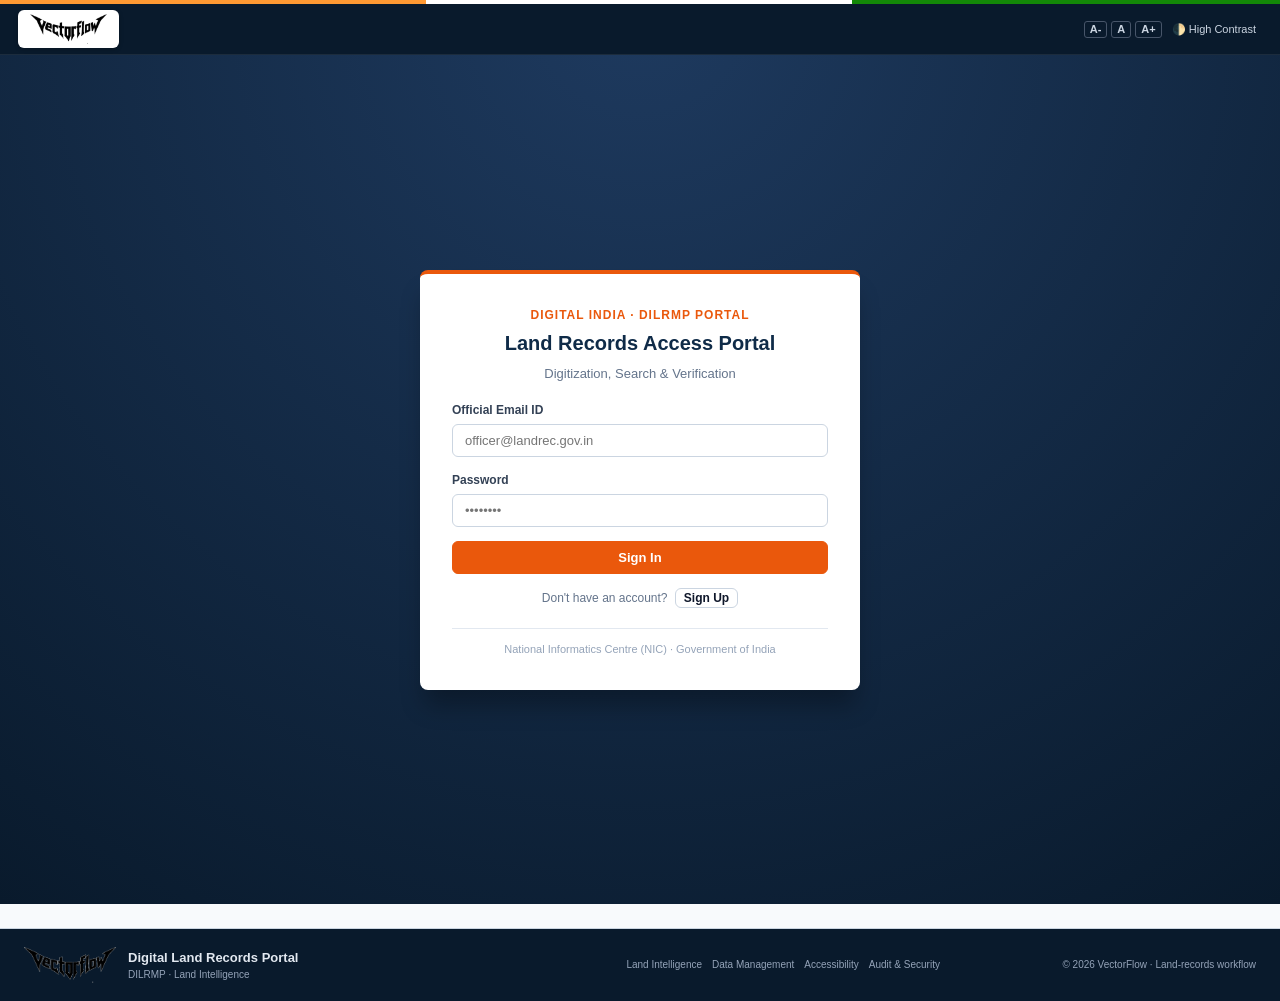
==== commit f820de32: "Integrate fast OCR + Bulk OCR into the canonical mapping architecture Adapt the fast OCR / Bulk OCR " ====
--- a/index.html
+++ b/index.html
@@ -19,7 +19,7 @@
 <div id="authView" class="auth-hero-wrap">
   <div class="gov-utility-bar">
     <div style="display:flex;align-items:center">
-      <img class="vectorflow-logo vectorflow-logo-utility" src="/assets/vectorflow.png" alt="Vectorflow" onerror="this.style.display='none'">
+      <img class="vectorflow-logo vectorflow-logo-utility" src="/assets/vectorflow-logo.png" alt="Vectorflow" onerror="this.style.display='none'">
     </div>
     <div class="access-controls">
       <button class="font-size-btn" onclick="adjustFontSize(-1)">A-</button>
@@ -98,7 +98,7 @@
 <div id="appShell" class="hidden">
   <div class="gov-utility-bar">
     <div style="display:flex;align-items:center">
-      <img class="vectorflow-logo vectorflow-logo-utility" src="/assets/vectorflow.png" alt="Vectorflow" onerror="this.style.display='none'">
+      <img class="vectorflow-logo vectorflow-logo-utility" src="/assets/vectorflow-logo.png" alt="Vectorflow" onerror="this.style.display='none'">
     </div>
     <div class="access-controls">
       <span id="liveClock" style="margin-right:10px;font-family:monospace"></span>
@@ -111,7 +111,7 @@
 
   <div class="gov-header">
     <div class="gov-brand-container">
-      <img class="vectorflow-logo vectorflow-logo-header" src="/assets/vectorflow.png" alt="VectorFlow" onerror="this.style.display='none'">
+      <img class="vectorflow-logo vectorflow-logo-header" src="/assets/vectorflow-logo.png" alt="VectorFlow" onerror="this.style.display='none'">
       <div class="gov-titles">
         <div class="gov-sub-title">Digital India Land Records Modernization Programme (DILRMP)</div>
         <div class="gov-main-title">Digital Land Records Portal</div>
@@ -586,9 +586,14 @@
             <div id="staffStateHelper" class="hidden" style="margin:-4px 0 10px;color:var(--muted);font-size:11px">
               State-specific screening rules and land-record terminology will be applied where available.
             </div>
+            <div style="margin:12px 0;display:flex;gap:12px;flex-wrap:wrap;align-items:center">
+              <span style="font-size:12px;font-weight:700">Processing Mode:</span>
+              <label style="font-size:12px;display:flex;align-items:center;gap:6px"><input type="radio" name="staffProcMode" value="ocr_only" id="staffModeOcrOnly"> OCR Only (fast)</label>
+              <label style="font-size:12px;display:flex;align-items:center;gap:6px"><input type="radio" name="staffProcMode" value="ocr_li" id="staffModeOcrLi" checked> OCR + Land Intelligence</label>
+            </div>
             <div id="staffProcessing" class="hidden simple-spinner-box">
               <span class="spinner"></span>
-              <span>Running OCR and extracting fields with AI...</span>
+              <span id="staffProcessingLabel">Running fast OCR and extracting fields...</span>
             </div>
             <div id="staffUploadEditor" class="hidden" style="margin-top:20px;border-top:2px solid var(--gov-border-light);padding-top:16px">
               <div class="guided-step-banner">
@@ -623,6 +628,41 @@
           <div class="card" id="staffReviewCard"></div>
         </div>
 
+        <div id="staff-tab-bulk" class="hidden">
+          <div class="card">
+            <div class="card-header">
+              <h3 class="card-title">📦 Bulk OCR Processing</h3>
+              <div style="display:flex;gap:8px;align-items:center">
+                <label style="font-size:12px;display:flex;align-items:center;gap:6px"><input type="radio" name="bulkProcMode" value="ocr_only" id="bulkModeOcrOnly"> OCR Only</label>
+                <label style="font-size:12px;display:flex;align-items:center;gap:6px"><input type="radio" name="bulkProcMode" value="ocr_li" id="bulkModeOcrLi" checked> OCR + Land Intelligence</label>
+              </div>
+            </div>
+            <div class="guided-step-banner">
+              <span class="step-circle">1</span>
+              <div><b>Step 1: Select Multiple Documents:</b> Upload many documents at once; each is processed through the same pipeline as a single upload, and one bad file will not fail the batch.</div>
+            </div>
+            <div class="drop-zone" id="bulkDropZone" style="margin:16px 0">
+              <div class="drop-icon">📦</div>
+              <div style="font-size:16px;font-weight:700">Click to browse or drag multiple files here</div>
+              <div style="font-size:12px;color:var(--muted);margin-top:4px">PDF, JPG, PNG, TIFF — up to 15 MB each</div>
+              <input type="file" id="bulkFileInput" class="hidden" accept=".pdf,.jpg,.jpeg,.png,.tif,.tiff" multiple>
+            </div>
+            <div id="bulkProgress" class="hidden" style="margin-top:16px">
+              <div id="bulkSummaryBox" class="bulk-summary"></div>
+              <div style="display:grid;grid-template-columns:repeat(auto-fit,minmax(120px,1fr));gap:10px;margin:12px 0" id="bulkStatsGrid"></div>
+              <div style="display:flex;justify-content:space-between;align-items:center;margin:10px 0">
+                <h4 style="margin:0;font-size:14px;color:var(--gov-navy)">Documents</h4>
+                <button class="btn ghost" onclick="refreshBulkView()" style="padding:4px 10px;font-size:12px">↻ Refresh</button>
+              </div>
+              <div class="bulk-items-list" id="bulkItemsList"></div>
+            </div>
+            <div id="bulkHistoryBox" style="margin-top:20px">
+              <h4 style="margin:0 0 8px;font-size:14px;color:var(--gov-navy)">Recent Batches</h4>
+              <div id="bulkHistoryList"></div>
+            </div>
+          </div>
+        </div>
+
         <div id="staff-tab-landintel" class="hidden">
           <!-- Land Intelligence workspace: Records / Mutations / Encumbrances / Risk Review / Reports.
                Rendered by js/land-intel.js on top of the existing APIs and RBAC. -->
@@ -696,7 +736,7 @@
           <div class="card">
             <div class="card-header ui-records-header"><div><h3 class="card-title">All Records</h3><div id="staffRecordsSummary" class="ui-records-summary">Search across ID, filename, owner, survey/khasra, village, district, type and status.</div></div><div class="ui-record-search"><input type="search" id="staffSearchInput" placeholder="Search records…" aria-label="Search all records" style="width:260px;padding:6px 10px;font-size:12px"><button type="button" class="btn ghost" id="staffSearchClear">Clear</button></div></div>
             <table class="gov-table" id="staffRecordsTable">
-              <thead><tr><th>ID</th><th>File Name</th><th>Type</th><th>Status</th><th>Confidence</th><th>Details</th><th>Location</th><th style="text-align:right">Action</th></tr></thead>
+              <thead><tr><th>ID</th><th>File Name</th><th>Type</th><th>Status</th><th>Confidence</th><th>Details</th><th style="text-align:right">Action</th></tr></thead>
               <tbody></tbody>
             </table>
           </div>
@@ -725,7 +765,7 @@
   </div>
 </div>
 
-<footer class="site-footer"><div class="site-footer-inner"><div class="site-footer-brand"><img src="/assets/vectorflow.png" alt="VectorFlow" class="site-footer-logo"><div><strong>Digital Land Records Portal</strong><span>DILRMP · Land Intelligence</span></div></div><nav class="site-footer-links"><span>Land Intelligence</span><span>Data Management</span><span>Accessibility</span><span>Audit &amp; Security</span></nav><div class="site-footer-meta">© <span id="siteFooterYear"></span> VectorFlow · Land-records workflow</div></div></footer>
+<footer class="site-footer"><div class="site-footer-inner"><div class="site-footer-brand"><img src="/assets/vectorflow-logo.png" alt="VectorFlow" class="site-footer-logo"><div><strong>Digital Land Records Portal</strong><span>DILRMP · Land Intelligence</span></div></div><nav class="site-footer-links"><span>Land Intelligence</span><span>Data Management</span><span>Accessibility</span><span>Audit &amp; Security</span></nav><div class="site-footer-meta">© <span id="siteFooterYear"></span> VectorFlow · Land-records workflow</div></div></footer>
 
 <!-- ADMINISTRATION PANEL: existing staff interfaces are mounted here once, not duplicated. -->
 <div id="administrationModal" class="administration-modal hidden" role="dialog" aria-modal="true" aria-labelledby="administrationTitle" aria-hidden="true">
@@ -845,7 +885,7 @@
 <!-- Land Intelligence workspace (Records / Mutations / Encumbrances / Risk / Reports + Data Management) -->
 <script src="js/land-intel.js"></script>
 <script src="js/sa-investigation.js"></script>
-<script src="js/app.js?v=34"></script>
+<script src="js/app.js?v=33"></script>
 <script src="js/ui-enhancements.js"></script>
 <!-- AI Admin Assistant Script -->
 <script src="js/admin-assistant.js"></script>
--- a/css/style.css
+++ b/css/style.css
@@ -861,3 +861,8 @@
 
 .li-dd-summary { border: 1px solid #93c5fd; background: #f8fbff; }
 .li-card-risk { border-left: 4px solid var(--err); }
+
+/* Bulk OCR */
+.bulk-summary { margin-bottom: 6px; }
+.bulk-items-list { max-height: 380px; overflow-y: auto; border: 1px solid var(--gov-border-light); border-radius: 6px; padding: 4px 8px; background: #fff; }
+.bulk-items-list .chip { font-size: 10px; }
